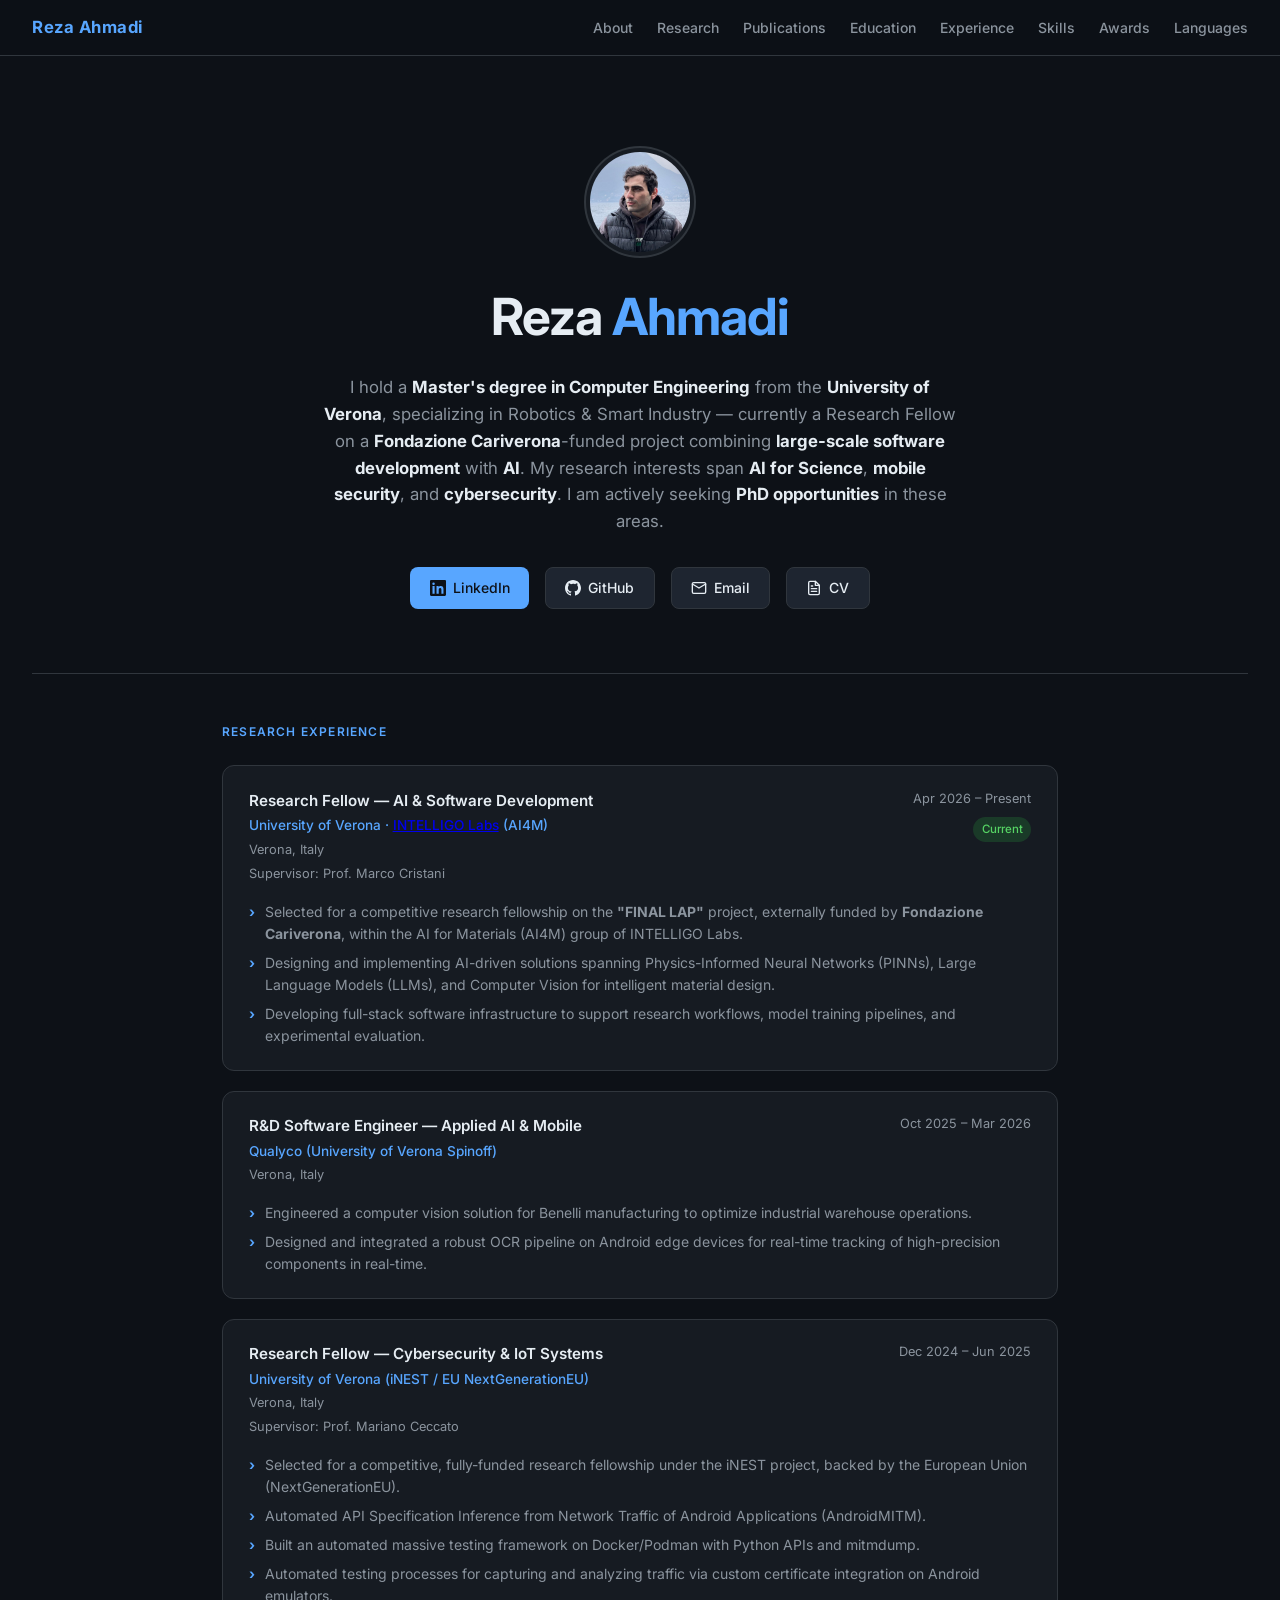
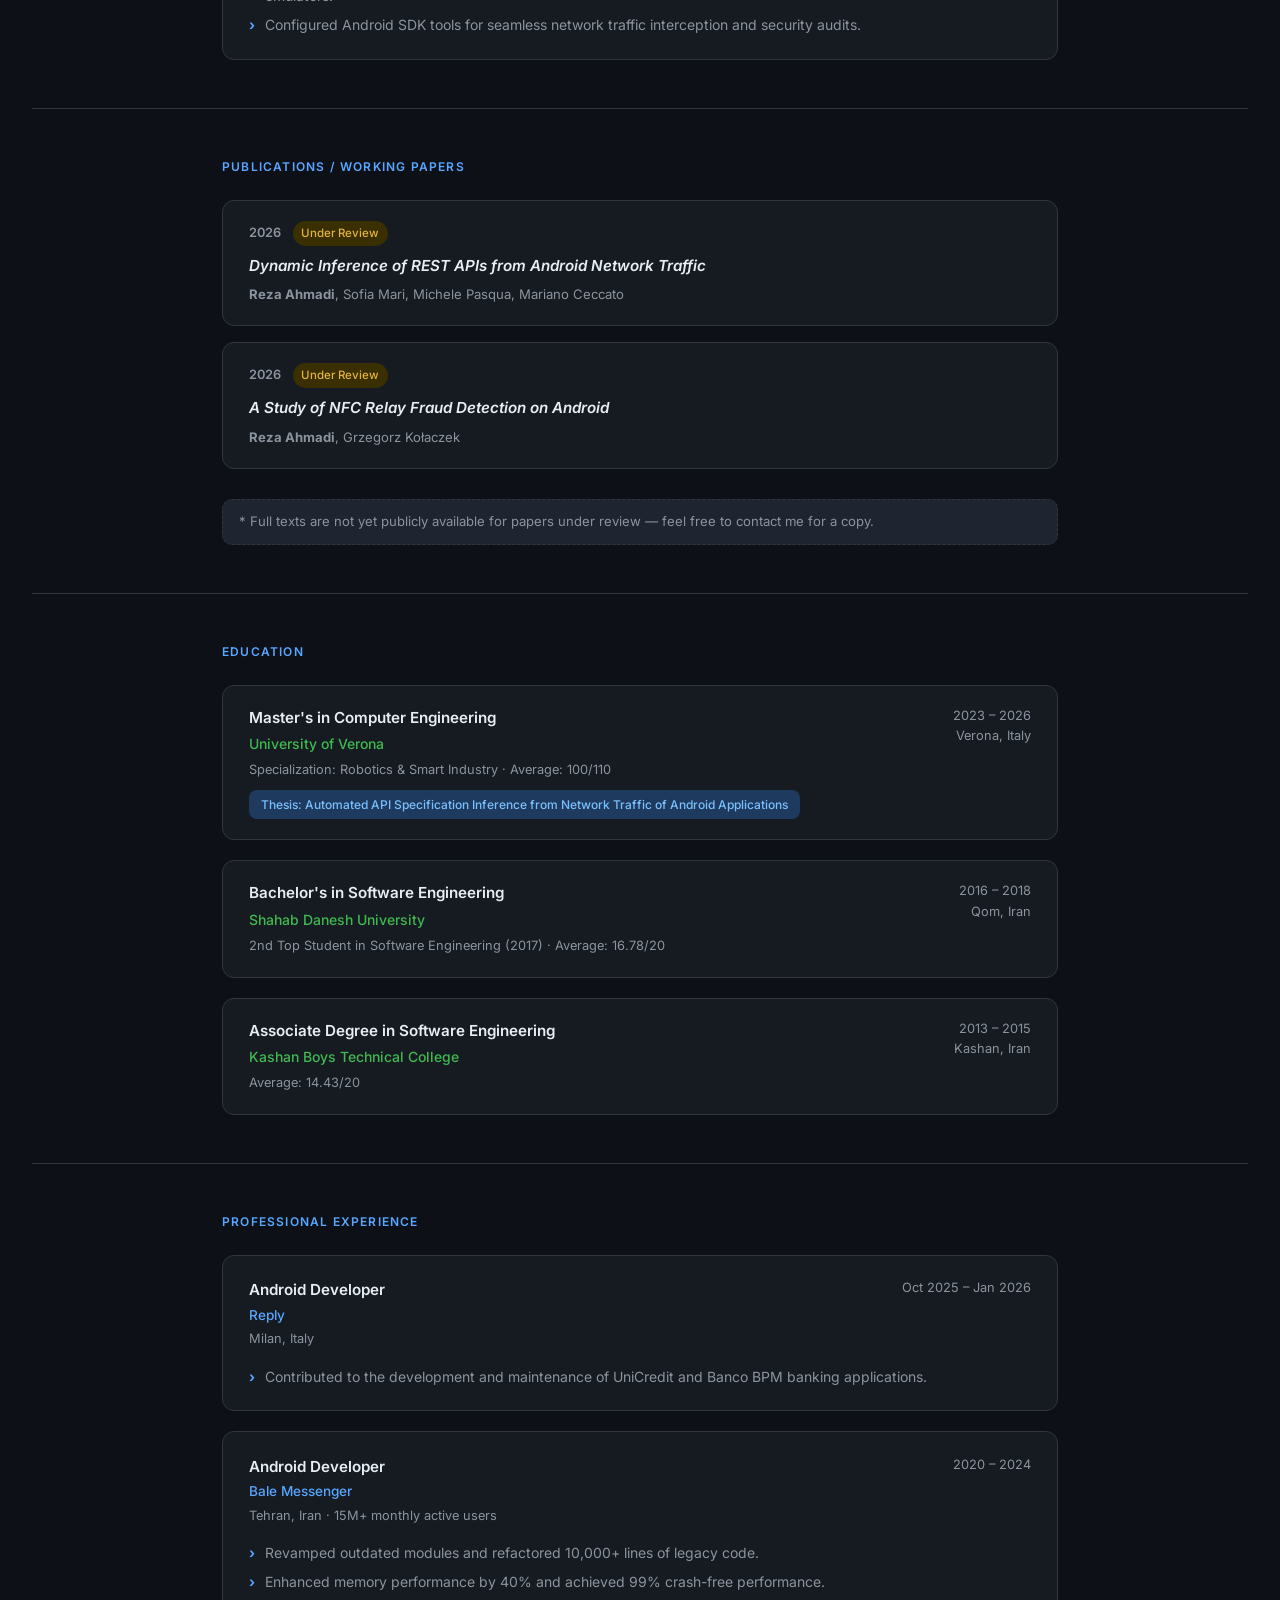
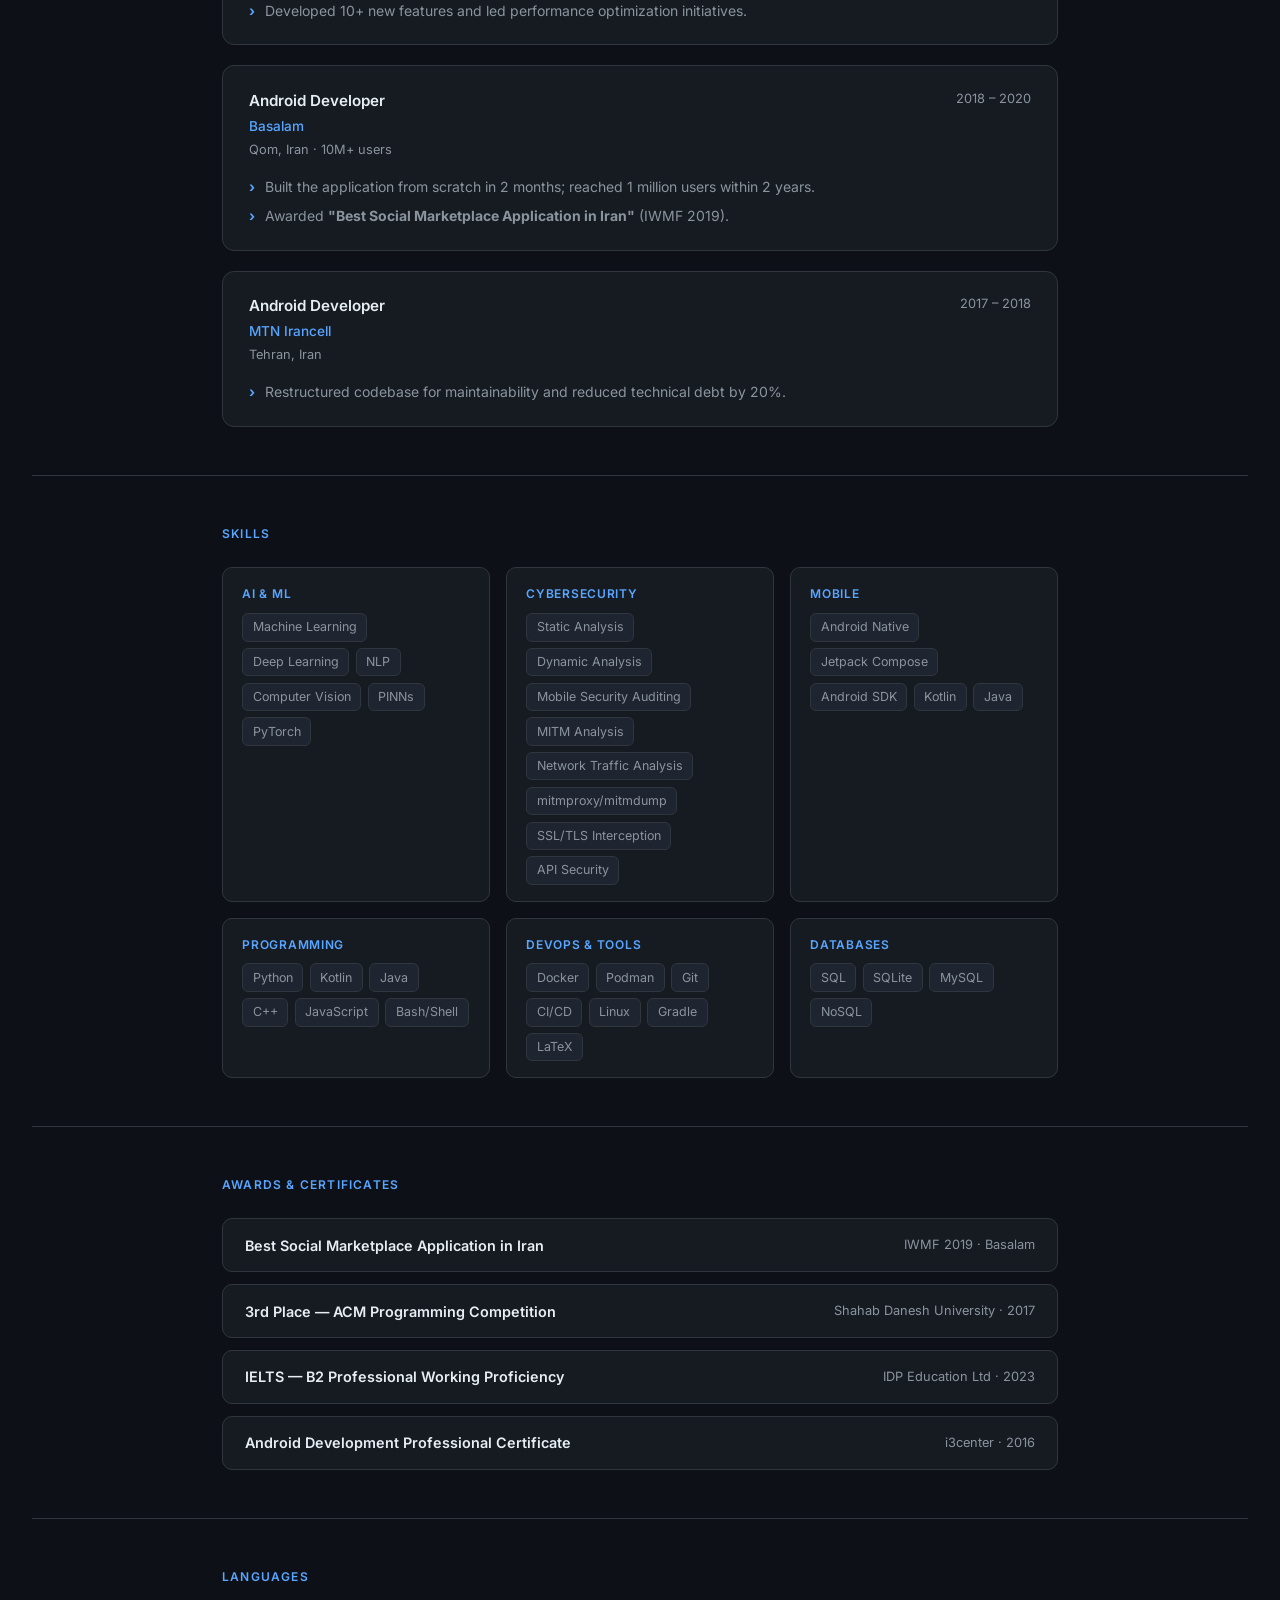
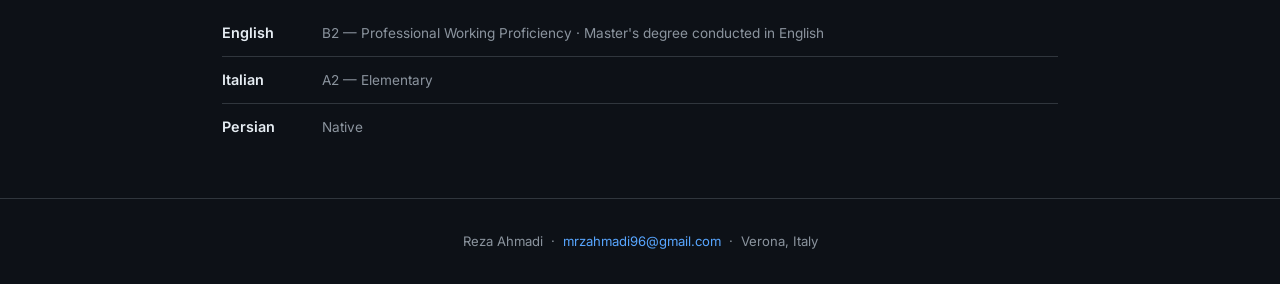
==== index.html @ 68ade7be "Update metadata for google scholar" ====
<!DOCTYPE html>
<html lang="en">
<head>
  <meta charset="UTF-8" />
  <meta name="viewport" content="width=device-width, initial-scale=1.0" />
  <title>Reza Ahmadi – Research Profile</title>

  <meta name="description" content="Reza Ahmadi — AI researcher and Android developer. Master's graduate of University of Verona, Research Fellow working on Physics-Informed Neural Networks. Seeking PhD opportunities." />

  <meta property="og:type" content="website" />
  <meta property="og:url" content="https://mrzahmadi.github.io" />
  <meta property="og:title" content="Reza Ahmadi – Research Profile" />
  <meta property="og:description" content="AI researcher and Android developer. Master's graduate of University of Verona, working on Physics-Informed Neural Networks and mobile security. Seeking PhD opportunities." />
  <meta property="og:image" content="https://mrzahmadi.github.io/res/image/avatar.jpg" />

  <meta name="twitter:card" content="summary" />
  <meta name="twitter:title" content="Reza Ahmadi – Research Profile" />
  <meta name="twitter:description" content="AI researcher and Android developer. Master's graduate of University of Verona. Seeking PhD opportunities." />
  <meta name="twitter:image" content="https://mrzahmadi.github.io/res/image/avatar.jpg" />

  <meta name="citation_title" content="Automated API Specification Inference from Network Traffic of Android Applications">
  <meta name="citation_author" content="S. M. Reza Ahmadi">
  <meta name="citation_publication_date" content="2026/07/20">
  <meta name="citation_pdf_url" content="https://mrzahmadi.github.io/res/thesis_AASI.pdf">

  <link rel="preconnect" href="https://fonts.googleapis.com" />
  <link rel="preconnect" href="https://fonts.gstatic.com" crossorigin />
  <link href="https://fonts.googleapis.com/css2?family=Inter:wght@300;400;500;600;700&display=swap" rel="stylesheet" />
  <link rel="stylesheet" href="style.css" />

  <script async src="https://www.googletagmanager.com/gtag/js?id=G-HFT57KHT1J"></script>
  <script>
    window.dataLayer = window.dataLayer || [];
    function gtag(){dataLayer.push(arguments);}
    gtag('js', new Date());
    gtag('config', 'G-HFT57KHT1J');
  </script>
</head>
<body>

  <nav>
    <span class="logo">Reza Ahmadi</span>
    <ul>
      <li><a href="#about">About</a></li>
      <li><a href="#research">Research</a></li>
      <li><a href="#publications">Publications</a></li>
      <li><a href="#education">Education</a></li>
      <li><a href="#experience">Experience</a></li>
      <li><a href="#skills">Skills</a></li>
      <li><a href="#awards">Awards</a></li>
      <li><a href="#languages">Languages</a></li>
    </ul>
  </nav>

  <div class="hero" id="about">
    <div class="avatar"><img src="res/image/avatar.jpg" alt="Reza Ahmadi" /></div>
    <h1>Reza <span>Ahmadi</span></h1>
    <p class="tagline">
      I hold a <strong>Master's degree in Computer Engineering</strong> from the
      <strong>University of Verona</strong>, specializing in Robotics &amp; Smart Industry —
      currently a Research Fellow on a <strong>Fondazione Cariverona</strong>-funded project
      combining <strong>large-scale software development</strong> with <strong>AI</strong>.
      My research interests span <strong>AI for Science</strong>, <strong>mobile security</strong>,
      and <strong>cybersecurity</strong>. I am actively seeking <strong>PhD opportunities</strong>
      in these areas.
    </p>
    <div class="hero-links">
      <a class="btn btn-primary" href="https://www.linkedin.com/in/mrzahmadi/" target="_blank" rel="noopener">
        <svg viewBox="0 0 24 24" fill="currentColor"><path d="M20.447 20.452H17.1v-5.569c0-1.328-.027-3.037-1.852-3.037-1.853 0-2.136 1.445-2.136 2.939v5.667H9.765V9.004h3.209v1.562h.046c.447-.847 1.539-1.74 3.168-1.74 3.39 0 4.017 2.232 4.017 5.135v6.491zM5.337 7.433a1.862 1.862 0 1 1 0-3.724 1.862 1.862 0 0 1 0 3.724zM6.926 20.452H3.749V9.004h3.177v11.448zM22.225 0H1.771C.792 0 0 .774 0 1.729v20.542C0 23.227.792 24 1.771 24h20.451C23.2 24 24 23.227 24 22.271V1.729C24 .774 23.2 0 22.225 0z"/></svg>
        LinkedIn
      </a>
      <a class="btn btn-secondary" href="https://github.com/MrzAhmadi" target="_blank" rel="noopener">
        <svg viewBox="0 0 24 24" fill="currentColor"><path d="M12 0C5.374 0 0 5.373 0 12c0 5.302 3.438 9.8 8.207 11.387.599.111.793-.261.793-.577v-2.234c-3.338.726-4.033-1.416-4.033-1.416-.546-1.387-1.333-1.756-1.333-1.756-1.089-.745.083-.729.083-.729 1.205.084 1.839 1.237 1.839 1.237 1.07 1.834 2.807 1.304 3.492.997.107-.775.418-1.305.762-1.604-2.665-.305-5.467-1.334-5.467-5.931 0-1.311.469-2.381 1.236-3.221-.124-.303-.535-1.524.117-3.176 0 0 1.008-.322 3.301 1.23A11.509 11.509 0 0 1 12 5.803c1.02.005 2.047.138 3.006.404 2.291-1.552 3.297-1.23 3.297-1.23.653 1.653.242 2.874.118 3.176.77.84 1.235 1.911 1.235 3.221 0 4.609-2.807 5.624-5.479 5.921.43.372.823 1.102.823 2.222v3.293c0 .319.192.694.801.576C20.566 21.797 24 17.3 24 12c0-6.627-5.373-12-12-12z"/></svg>
        GitHub
      </a>
      <a class="btn btn-secondary" href="mailto:mrzahmadi96@gmail.com">
        <svg viewBox="0 0 24 24" fill="none" stroke="currentColor" stroke-width="2" stroke-linecap="round" stroke-linejoin="round"><path d="M4 4h16c1.1 0 2 .9 2 2v12c0 1.1-.9 2-2 2H4c-1.1 0-2-.9-2-2V6c0-1.1.9-2 2-2z"/><polyline points="22,6 12,12 2,6"/></svg>
        Email
      </a>
      <a class="btn btn-secondary" href="res/cv.pdf?v=20260823" target="_blank" rel="noopener">
        <svg viewBox="0 0 24 24" fill="none" stroke="currentColor" stroke-width="2" stroke-linecap="round" stroke-linejoin="round"><path d="M14 2H6a2 2 0 0 0-2 2v16a2 2 0 0 0 2 2h12a2 2 0 0 0 2-2V8z"/><polyline points="14,2 14,8 20,8"/><line x1="16" y1="13" x2="8" y2="13"/><line x1="16" y1="17" x2="8" y2="17"/><polyline points="10,9 9,9 8,9"/></svg>
        CV
      </a>
    </div>
  </div>

  <hr class="divider" />

  <section id="research">
    <p class="section-title">Research Experience</p>
    <div class="timeline">

      <div class="card">
        <div class="card-left">
          <div class="card-title">Research Fellow — AI &amp; Software Development</div>
          <div class="card-org">University of Verona · <a href="https://intelligolabs.net/" target="_blank" rel="noopener noreferrer">INTELLIGO Labs</a> (AI4M)</div>
          <div class="card-location">Verona, Italy</div>
          <div class="card-supervisor">Supervisor: <a href="https://www.dimi.univr.it/?ent=persona&id=218&lang=en" target="_blank" rel="noopener noreferrer">Prof. Marco Cristani</a></div>
        </div>
        <div class="card-right">
          <div class="card-date">Apr 2026 – Present</div>
          <span class="badge badge-green">Current</span>
        </div>
        <div class="card-desc">
          <ul>
            <li>Selected for a competitive research fellowship on the <strong>"FINAL LAP"</strong> project, externally funded by <strong>Fondazione Cariverona</strong>, within the AI for Materials (AI4M) group of INTELLIGO Labs.</li>
            <li>Designing and implementing AI-driven solutions spanning Physics-Informed Neural Networks (PINNs), Large Language Models (LLMs), and Computer Vision for intelligent material design.</li>
            <li>Developing full-stack software infrastructure to support research workflows, model training pipelines, and experimental evaluation.</li>
          </ul>
        </div>
      </div>


      <div class="card">
        <div class="card-left">
          <div class="card-title">R&amp;D Software Engineer — Applied AI &amp; Mobile</div>
          <div class="card-org">Qualyco (University of Verona Spinoff)</div>
          <div class="card-location">Verona, Italy</div>
        </div>
        <div class="card-right">
          <div class="card-date">Oct 2025 – Mar 2026</div>
        </div>
        <div class="card-desc">
          <ul>
            <li>Engineered a computer vision solution for Benelli manufacturing to optimize industrial warehouse operations.</li>
            <li>Designed and integrated a robust OCR pipeline on Android edge devices for real-time tracking of high-precision components in real-time.</li>
          </ul>
        </div>
      </div>

      <div class="card">
        <div class="card-left">
          <div class="card-title">Research Fellow — Cybersecurity &amp; IoT Systems</div>
          <div class="card-org">University of Verona (iNEST / EU NextGenerationEU)</div>
          <div class="card-location">Verona, Italy</div>
          <div class="card-supervisor">Supervisor: <a href="https://profs.scienze.univr.it/~ceccato/index.php?id=4" target="_blank" rel="noopener noreferrer">Prof. Mariano Ceccato</a></div>
        </div>
        <div class="card-right">
          <div class="card-date">Dec 2024 – Jun 2025</div>
        </div>
        <div class="card-desc">
          <ul>
            <li>Selected for a competitive, fully-funded research fellowship under the iNEST project, backed by the European Union (NextGenerationEU).</li>
            <li>Automated API Specification Inference from Network Traffic of Android Applications (AndroidMITM).</li>
            <li>Built an automated massive testing framework on Docker/Podman with Python APIs and mitmdump.</li>
            <li>Automated testing processes for capturing and analyzing traffic via custom certificate integration on Android emulators.</li>
            <li>Configured Android SDK tools for seamless network traffic interception and security audits.</li>
          </ul>
        </div>
      </div>

    </div>
  </section>

  <hr class="divider" />

  <section id="publications">
    <p class="section-title">Publications / Working Papers</p>
    <div class="pub-list">

      <div class="pub-card">
        <div class="pub-meta">
          <span class="pub-year">2026</span>
          <span class="badge badge-yellow">Under Review</span>
        </div>
        <div class="pub-title">Dynamic Inference of REST APIs from Android Network Traffic</div>
        <div class="pub-authors"><strong>Reza Ahmadi</strong>, Sofia Mari, Michele Pasqua, Mariano Ceccato</div>
      </div>

      <div class="pub-card">
        <div class="pub-meta">
          <span class="pub-year">2026</span>
          <span class="badge badge-yellow">Under Review</span>
        </div>
        <div class="pub-title">A Study of NFC Relay Fraud Detection on Android</div>
        <div class="pub-authors"><strong>Reza Ahmadi</strong>, Grzegorz Kołaczek</div>
      </div>

      <div class="pub-tip">* Full texts are not yet publicly available for papers under review — feel free to contact me for a copy.</div>

    </div>
  </section>

  <hr class="divider" />

  <section id="education">
    <p class="section-title">Education</p>
    <div class="edu-grid">

      <div class="edu-card">
        <div>
          <div class="edu-degree">Master's in Computer Engineering</div>
          <div class="edu-school">University of Verona</div>
          <div class="edu-detail">Specialization: Robotics &amp; Smart Industry · Average: 100/110</div>
          <a class="edu-link" href="res/thesis_AASI.pdf" target="_blank" rel="noopener">Thesis: Automated API Specification Inference from Network Traffic of Android Applications</a>
        </div>
        <div class="edu-year">2023 – 2026<br/>Verona, Italy</div>
      </div>

      <div class="edu-card">
        <div>
          <div class="edu-degree">Bachelor's in Software Engineering</div>
          <div class="edu-school">Shahab Danesh University</div>
          <div class="edu-detail">2nd Top Student in Software Engineering (2017) · Average: 16.78/20</div>
        </div>
        <div class="edu-year">2016 – 2018<br/>Qom, Iran</div>
      </div>

      <div class="edu-card">
        <div>
          <div class="edu-degree">Associate Degree in Software Engineering</div>
          <div class="edu-school">Kashan Boys Technical College</div>
          <div class="edu-detail">Average: 14.43/20</div>
        </div>
        <div class="edu-year">2013 – 2015<br/>Kashan, Iran</div>
      </div>

    </div>
  </section>

  <hr class="divider" />

  <section id="experience">
    <p class="section-title">Professional Experience</p>
    <div class="timeline">

      <div class="card">
        <div class="card-left">
          <div class="card-title">Android Developer</div>
          <div class="card-org">Reply</div>
          <div class="card-location">Milan, Italy</div>
        </div>
        <div class="card-right">
          <div class="card-date">Oct 2025 – Jan 2026</div>
        </div>
        <div class="card-desc">
          <ul>
            <li>Contributed to the development and maintenance of UniCredit and Banco BPM banking applications.</li>
          </ul>
        </div>
      </div>

      <div class="card">
        <div class="card-left">
          <div class="card-title">Android Developer</div>
          <div class="card-org">Bale Messenger</div>
          <div class="card-location">Tehran, Iran · 15M+ monthly active users</div>
        </div>
        <div class="card-right">
          <div class="card-date">2020 – 2024</div>
        </div>
        <div class="card-desc">
          <ul>
            <li>Revamped outdated modules and refactored 10,000+ lines of legacy code.</li>
            <li>Enhanced memory performance by 40% and achieved 99% crash-free performance.</li>
            <li>Developed 10+ new features and led performance optimization initiatives.</li>
          </ul>
        </div>
      </div>

      <div class="card">
        <div class="card-left">
          <div class="card-title">Android Developer</div>
          <div class="card-org">Basalam</div>
          <div class="card-location">Qom, Iran · 10M+ users</div>
        </div>
        <div class="card-right">
          <div class="card-date">2018 – 2020</div>
        </div>
        <div class="card-desc">
          <ul>
            <li>Built the application from scratch in 2 months; reached 1 million users within 2 years.</li>
            <li>Awarded <strong>"Best Social Marketplace Application in Iran"</strong> (IWMF 2019).</li>
          </ul>
        </div>
      </div>

      <div class="card">
        <div class="card-left">
          <div class="card-title">Android Developer</div>
          <div class="card-org">MTN Irancell</div>
          <div class="card-location">Tehran, Iran</div>
        </div>
        <div class="card-right">
          <div class="card-date">2017 – 2018</div>
        </div>
        <div class="card-desc">
          <ul>
            <li>Restructured codebase for maintainability and reduced technical debt by 20%.</li>
          </ul>
        </div>
      </div>

    </div>
  </section>

  <hr class="divider" />

  <section id="skills">
    <p class="section-title">Skills</p>
    <div class="skills-grid">
      <div class="skill-card">
        <div class="skill-label">AI &amp; ML</div>
        <div class="skill-tags">
          <span class="skill-tag">Machine Learning</span>
          <span class="skill-tag">Deep Learning</span>
          <span class="skill-tag">NLP</span>
          <span class="skill-tag">Computer Vision</span>
          <span class="skill-tag">PINNs</span>
          <span class="skill-tag">PyTorch</span>
        </div>
      </div>
      <div class="skill-card">
        <div class="skill-label">Cybersecurity</div>
        <div class="skill-tags">
          <span class="skill-tag">Static Analysis</span>
          <span class="skill-tag">Dynamic Analysis</span>
          <span class="skill-tag">Mobile Security Auditing</span>
          <span class="skill-tag">MITM Analysis</span>
          <span class="skill-tag">Network Traffic Analysis</span>
          <span class="skill-tag">mitmproxy/mitmdump</span>
          <span class="skill-tag">SSL/TLS Interception</span>
          <span class="skill-tag">API Security</span>
        </div>
      </div>
      <div class="skill-card">
        <div class="skill-label">Mobile</div>
        <div class="skill-tags">
          <span class="skill-tag">Android Native</span>
          <span class="skill-tag">Jetpack Compose</span>
          <span class="skill-tag">Android SDK</span>
          <span class="skill-tag">Kotlin</span>
          <span class="skill-tag">Java</span>
        </div>
      </div>
      <div class="skill-card">
        <div class="skill-label">Programming</div>
        <div class="skill-tags">
          <span class="skill-tag">Python</span>
          <span class="skill-tag">Kotlin</span>
          <span class="skill-tag">Java</span>
          <span class="skill-tag">C++</span>
          <span class="skill-tag">JavaScript</span>
          <span class="skill-tag">Bash/Shell</span>
        </div>
      </div>
      <div class="skill-card">
        <div class="skill-label">DevOps &amp; Tools</div>
        <div class="skill-tags">
          <span class="skill-tag">Docker</span>
          <span class="skill-tag">Podman</span>
          <span class="skill-tag">Git</span>
          <span class="skill-tag">CI/CD</span>
          <span class="skill-tag">Linux</span>
          <span class="skill-tag">Gradle</span>
          <span class="skill-tag">LaTeX</span>
        </div>
      </div>
      <div class="skill-card">
        <div class="skill-label">Databases</div>
        <div class="skill-tags">
          <span class="skill-tag">SQL</span>
          <span class="skill-tag">SQLite</span>
          <span class="skill-tag">MySQL</span>
          <span class="skill-tag">NoSQL</span>
        </div>
      </div>
    </div>
  </section>

  <hr class="divider" />

  <section id="awards">
    <p class="section-title">Awards &amp; Certificates</p>
    <div class="awards-list">
      <div class="award-item">
        <div class="award-title">Best Social Marketplace Application in Iran</div>
        <div class="award-meta">IWMF 2019 · Basalam</div>
      </div>
      <div class="award-item">
        <div class="award-title">3rd Place — ACM Programming Competition</div>
        <div class="award-meta">Shahab Danesh University · 2017</div>
      </div>
      <div class="award-item">
        <div class="award-title">IELTS — B2 Professional Working Proficiency</div>
        <div class="award-meta">IDP Education Ltd · 2023</div>
      </div>
      <div class="award-item">
        <div class="award-title">Android Development Professional Certificate</div>
        <div class="award-meta">i3center · 2016</div>
      </div>
    </div>
  </section>

  <hr class="divider" />

  <section id="languages">
    <p class="section-title">Languages</p>
    <div class="lang-grid">
      <div class="lang-item">
        <span class="lang-name">English</span>
        <span class="lang-level">B2 — Professional Working Proficiency · Master's degree conducted in English</span>
      </div>
      <div class="lang-item">
        <span class="lang-name">Italian</span>
        <span class="lang-level">A2 — Elementary</span>
      </div>
      <div class="lang-item">
        <span class="lang-name">Persian</span>
        <span class="lang-level">Native</span>
      </div>
    </div>
  </section>

  <footer>
    <p>Reza Ahmadi &nbsp;·&nbsp; <a href="mailto:mrzahmadi96@gmail.com">mrzahmadi96@gmail.com</a> &nbsp;·&nbsp; Verona, Italy</p>
  </footer>

  <script>
    document.addEventListener('click', function(e) {
      var el = e.target.closest('a, button');
      if (!el) return;
      gtag('event', 'click', {
        element_type: el.tagName.toLowerCase(),
        element_text: el.innerText.trim(),
        element_href: el.href || '',
        element_id: el.id || '',
        element_class: el.className || ''
      });
    });
  </script>

</body>
</html>
---- style.css ----
*, *::before, *::after { box-sizing: border-box; margin: 0; padding: 0; }

:root {
  --bg: #0d1117;
  --surface: #161b22;
  --surface2: #1e2530;
  --border: #30363d;
  --accent: #58a6ff;
  --accent2: #3fb950;
  --text: #e6edf3;
  --muted: #8b949e;
  --tag-bg: #1f3a5f;
  --tag-text: #79c0ff;
}

html { scroll-behavior: smooth; }

body {
  font-family: 'Inter', sans-serif;
  background: var(--bg);
  color: var(--text);
  line-height: 1.6;
  min-height: 100vh;
}

nav {
  position: sticky;
  top: 0;
  z-index: 100;
  background: rgba(13,17,23,0.85);
  backdrop-filter: blur(12px);
  border-bottom: 1px solid var(--border);
  padding: 0 2rem;
  display: flex;
  align-items: center;
  justify-content: space-between;
  height: 56px;
}

nav .logo { font-weight: 700; color: var(--accent); font-size: 1.05rem; letter-spacing: 0.03em; }
nav ul { list-style: none; display: flex; gap: 1.5rem; }
nav ul a {
  color: var(--muted);
  text-decoration: none;
  font-size: 0.875rem;
  font-weight: 500;
  transition: color 0.2s;
}
nav ul a:hover { color: var(--text); }

.hero {
  max-width: 900px;
  margin: 0 auto;
  padding: 6rem 2rem 4rem;
  text-align: center;
}

.avatar {
  width: 100px;
  height: 100px;
  border-radius: 50%;
  overflow: hidden;
  margin: 0 auto 1.5rem;
  box-shadow: 0 0 0 4px var(--surface), 0 0 0 6px var(--border);
}

.avatar img {
  width: 100%;
  height: 100%;
  object-fit: cover;
  display: block;
}

.hero h1 {
  font-size: clamp(2rem, 5vw, 3.2rem);
  font-weight: 700;
  letter-spacing: -0.02em;
  color: var(--text);
}

.hero h1 span { color: var(--accent); }

.tagline {
  margin-top: 1rem;
  font-size: 1.05rem;
  color: var(--muted);
  max-width: 640px;
  margin-left: auto;
  margin-right: auto;
}

.tagline strong { color: var(--text); }

.hero-links {
  margin-top: 2rem;
  display: flex;
  gap: 1rem;
  justify-content: center;
  flex-wrap: wrap;
}

.btn {
  display: inline-flex;
  align-items: center;
  gap: 0.45rem;
  padding: 0.55rem 1.2rem;
  border-radius: 8px;
  font-size: 0.875rem;
  font-weight: 500;
  text-decoration: none;
  transition: opacity 0.2s, transform 0.15s;
}

.btn:hover { opacity: 0.85; transform: translateY(-1px); }
.btn-primary { background: var(--accent); color: #0d1117; }
.btn-secondary { background: var(--surface2); color: var(--text); border: 1px solid var(--border); }
.btn svg { width: 16px; height: 16px; }

section {
  max-width: 900px;
  margin: 0 auto;
  padding: 3rem 2rem;
}

.section-title {
  font-size: 0.75rem;
  font-weight: 600;
  letter-spacing: 0.1em;
  text-transform: uppercase;
  color: var(--accent);
  margin-bottom: 1.5rem;
}

hr.divider {
  border: none;
  border-top: 1px solid var(--border);
  margin: 0 2rem;
}

.timeline { display: flex; flex-direction: column; gap: 1.25rem; }

.card {
  background: var(--surface);
  border: 1px solid var(--border);
  border-radius: 12px;
  padding: 1.4rem 1.6rem;
  display: grid;
  grid-template-columns: 1fr auto;
  gap: 0.25rem 1rem;
  transition: border-color 0.2s, transform 0.15s;
}

.card:hover { border-color: var(--accent); transform: translateY(-2px); }
.card-left { grid-column: 1; }
.card-right { grid-column: 2; text-align: right; }

.card-title {
  font-weight: 600;
  font-size: 0.95rem;
  color: var(--text);
}

.card-org {
  font-size: 0.85rem;
  color: var(--accent);
  font-weight: 500;
  margin-top: 0.15rem;
}

.card-location {
  font-size: 0.8rem;
  color: var(--muted);
  margin-top: 0.15rem;
}

.card-date {
  font-size: 0.8rem;
  color: var(--muted);
  white-space: nowrap;
}

.card-supervisor {
  font-size: 0.8rem;
  color: var(--muted);
  margin-top: 0.25rem;
}

.card-supervisor a {
  color: var(--muted);
  text-decoration: none;
}

.card-supervisor a:hover {
  color: var(--accent);
  text-decoration: underline;
}

.card-desc {
  grid-column: 1 / -1;
  margin-top: 0.75rem;
}

.card-desc ul {
  list-style: none;
  display: flex;
  flex-direction: column;
  gap: 0.4rem;
}

.card-desc ul li {
  font-size: 0.875rem;
  color: var(--muted);
  padding-left: 1rem;
  position: relative;
}

.card-desc ul li::before {
  content: '›';
  position: absolute;
  left: 0;
  color: var(--accent);
  font-weight: 700;
}

.badge {
  display: inline-block;
  background: var(--tag-bg);
  color: var(--tag-text);
  font-size: 0.72rem;
  font-weight: 500;
  padding: 0.2rem 0.55rem;
  border-radius: 20px;
  margin-top: 0.5rem;
}

.badge-green {
  background: #1a3a28;
  color: #56d364;
}

.badge-yellow {
  background: #3a2f00;
  color: #e3b341;
  margin-top: 0;
}

/* Publications */
.pub-list { display: flex; flex-direction: column; gap: 1rem; }

.pub-card {
  background: var(--surface);
  border: 1px solid var(--border);
  border-radius: 12px;
  padding: 1.25rem 1.6rem;
  transition: border-color 0.2s, transform 0.15s;
}

.pub-card:hover { border-color: var(--accent); transform: translateY(-2px); }

.pub-meta {
  display: flex;
  align-items: center;
  gap: 0.75rem;
  margin-bottom: 0.5rem;
}

.pub-year {
  font-size: 0.8rem;
  color: var(--muted);
  font-weight: 600;
}

.pub-title {
  font-size: 0.95rem;
  font-weight: 600;
  color: var(--text);
  font-style: italic;
  margin-bottom: 0.4rem;
}

.pub-authors {
  font-size: 0.82rem;
  color: var(--muted);
}

.pub-tip {
  margin-top: 0.9rem;
  padding: 0.7rem 1rem;
  background: var(--surface2);
  border: 1px dashed var(--border);
  border-radius: 10px;
  font-size: 0.82rem;
  color: var(--muted);
}

.pub-tip strong { color: var(--accent); }

/* Education */
.edu-grid { display: flex; flex-direction: column; gap: 1.25rem; }

.edu-card {
  background: var(--surface);
  border: 1px solid var(--border);
  border-radius: 12px;
  padding: 1.25rem 1.6rem;
  display: flex;
  justify-content: space-between;
  align-items: flex-start;
  gap: 1rem;
  transition: border-color 0.2s, transform 0.15s;
}

.edu-card:hover { border-color: var(--accent2); transform: translateY(-2px); }
.edu-degree { font-weight: 600; font-size: 0.95rem; color: var(--text); }
.edu-school { color: var(--accent2); font-size: 0.875rem; font-weight: 500; margin-top: 0.2rem; }
.edu-detail { color: var(--muted); font-size: 0.8rem; margin-top: 0.3rem; }
.edu-year { color: var(--muted); font-size: 0.8rem; white-space: nowrap; text-align: right; }

.edu-link {
  display: inline-flex;
  align-items: center;
  gap: 0.3rem;
  margin-top: 0.6rem;
  padding: 0.4rem 0.75rem;
  max-width: 100%;
  background: var(--tag-bg);
  color: var(--tag-text);
  font-size: 0.75rem;
  font-weight: 500;
  line-height: 1.35;
  border-radius: 8px;
  text-decoration: none;
  transition: opacity 0.2s, transform 0.15s;
}

.edu-link:hover { opacity: 0.85; transform: translateY(-1px); }

/* Skills */
.skills-grid {
  display: grid;
  grid-template-columns: repeat(auto-fill, minmax(220px, 1fr));
  gap: 1rem;
}

.skill-card {
  background: var(--surface);
  border: 1px solid var(--border);
  border-radius: 10px;
  padding: 1rem 1.2rem;
}

.skill-label {
  font-size: 0.75rem;
  font-weight: 600;
  letter-spacing: 0.06em;
  text-transform: uppercase;
  color: var(--accent);
  margin-bottom: 0.6rem;
}

.skill-tags { display: flex; flex-wrap: wrap; gap: 0.4rem; }

.skill-tag {
  background: var(--surface2);
  border: 1px solid var(--border);
  color: var(--muted);
  font-size: 0.78rem;
  padding: 0.2rem 0.6rem;
  border-radius: 6px;
}

/* Awards */
.awards-list { display: flex; flex-direction: column; gap: 0.75rem; }

.award-item {
  background: var(--surface);
  border: 1px solid var(--border);
  border-radius: 10px;
  padding: 0.9rem 1.4rem;
  display: flex;
  justify-content: space-between;
  align-items: center;
  gap: 1rem;
  transition: border-color 0.2s, transform 0.15s;
}

.award-item:hover { border-color: var(--accent2); transform: translateY(-2px); }

.award-title {
  font-size: 0.9rem;
  font-weight: 600;
  color: var(--text);
}

.award-meta {
  font-size: 0.8rem;
  color: var(--muted);
  white-space: nowrap;
}

/* Languages */
.lang-grid { display: flex; flex-direction: column; }

.lang-item {
  display: flex;
  align-items: baseline;
  gap: 1.25rem;
  padding: 0.7rem 0;
  border-bottom: 1px solid var(--border);
}

.lang-item:last-child { border-bottom: none; }

.lang-name {
  font-size: 0.9rem;
  font-weight: 600;
  color: var(--text);
  min-width: 80px;
}

.lang-level {
  font-size: 0.85rem;
  color: var(--muted);
}

footer {
  border-top: 1px solid var(--border);
  text-align: center;
  padding: 2rem;
  color: var(--muted);
  font-size: 0.82rem;
}

footer a { color: var(--accent); text-decoration: none; }

@media (max-width: 640px) {
  nav { padding: 0 1rem; }
  nav ul { gap: 1rem; }
  nav ul a { font-size: 0.75rem; }

  .hero { padding: 3rem 1.25rem 2.5rem; }
  .tagline { font-size: 0.95rem; }

  section { padding: 2rem 1.25rem; }
  hr.divider { margin: 0 1.25rem; }

  .card {
    grid-template-columns: 1fr;
    padding: 1.1rem 1.2rem;
  }
  .card-right { text-align: left; }

  .edu-card { flex-direction: column; }
  .edu-year { text-align: left; }

  .award-item { flex-direction: column; align-items: flex-start; }
  .award-meta { white-space: normal; }

  .skills-grid { grid-template-columns: 1fr 1fr; }
}

@media (max-width: 400px) {
  nav ul { display: none; }
  .skills-grid { grid-template-columns: 1fr; }
  .hero-links { flex-direction: column; align-items: center; }
  .btn { width: 100%; justify-content: center; }
}
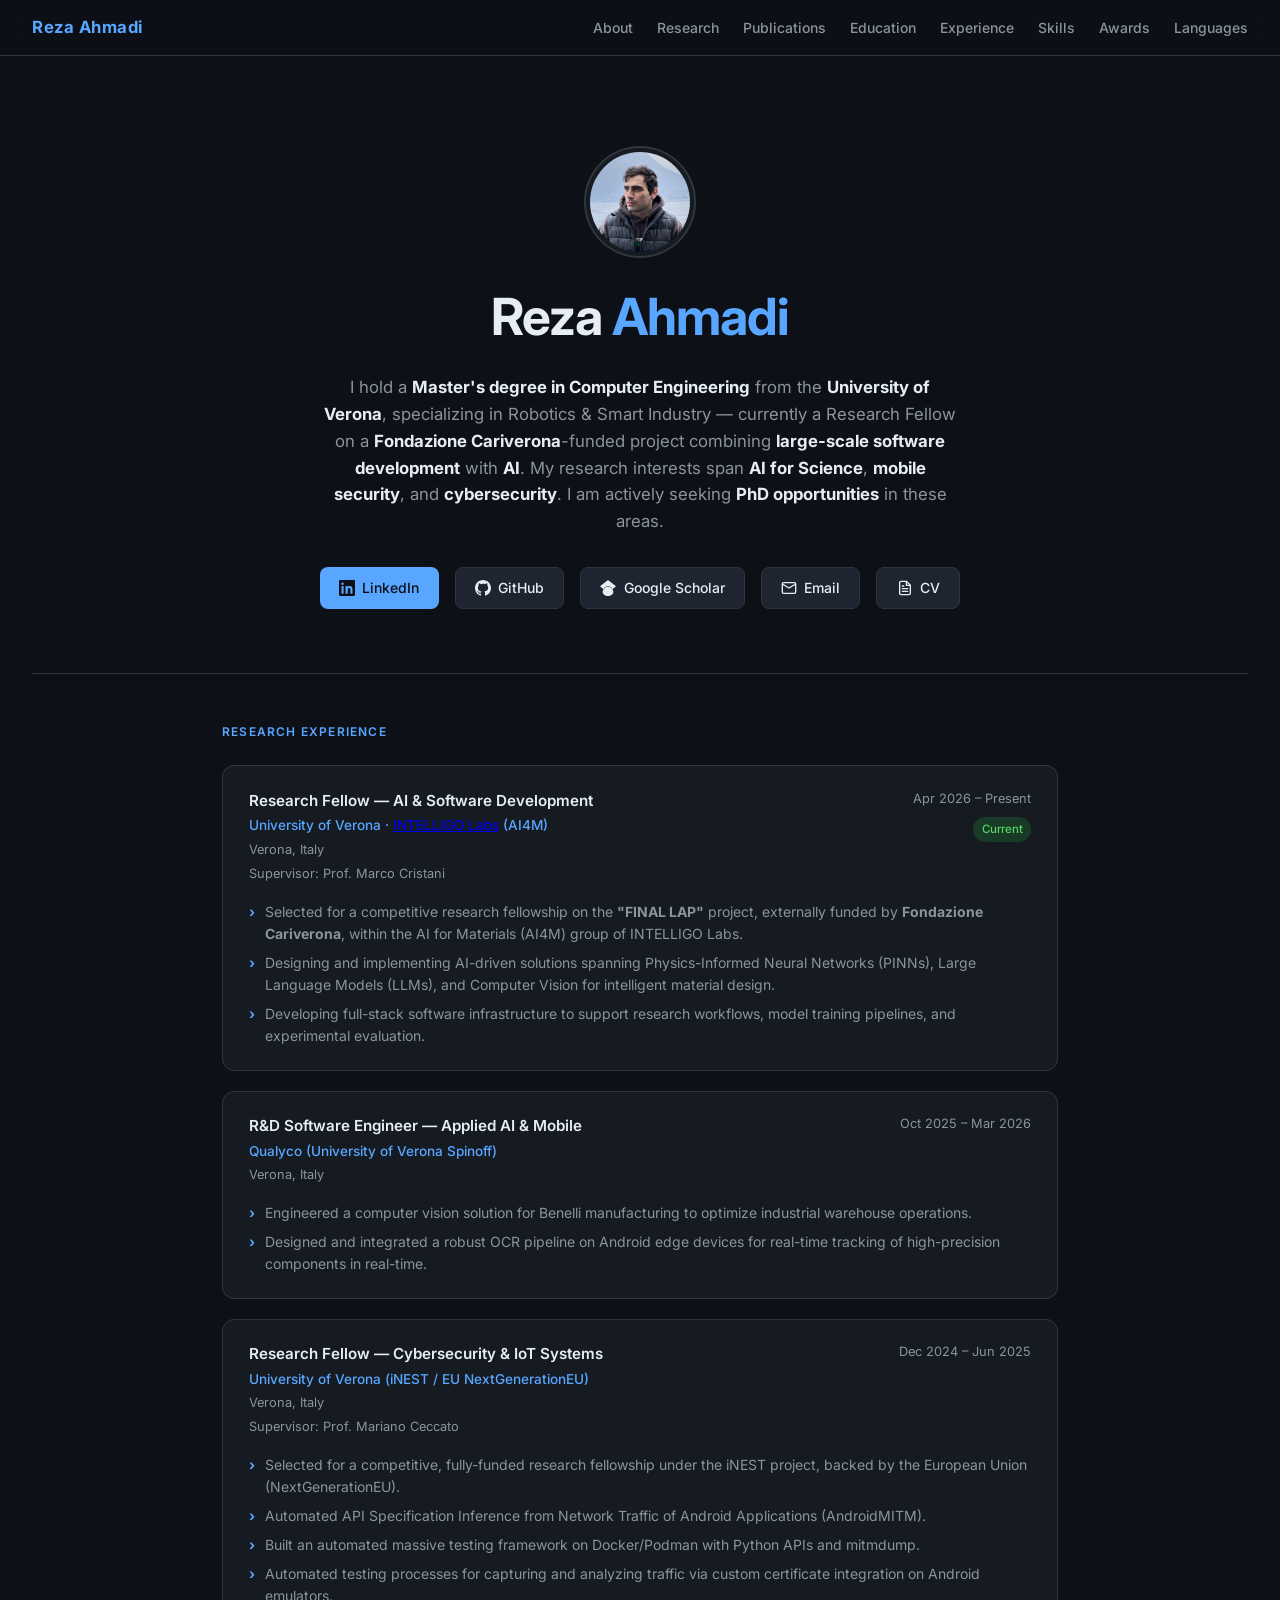
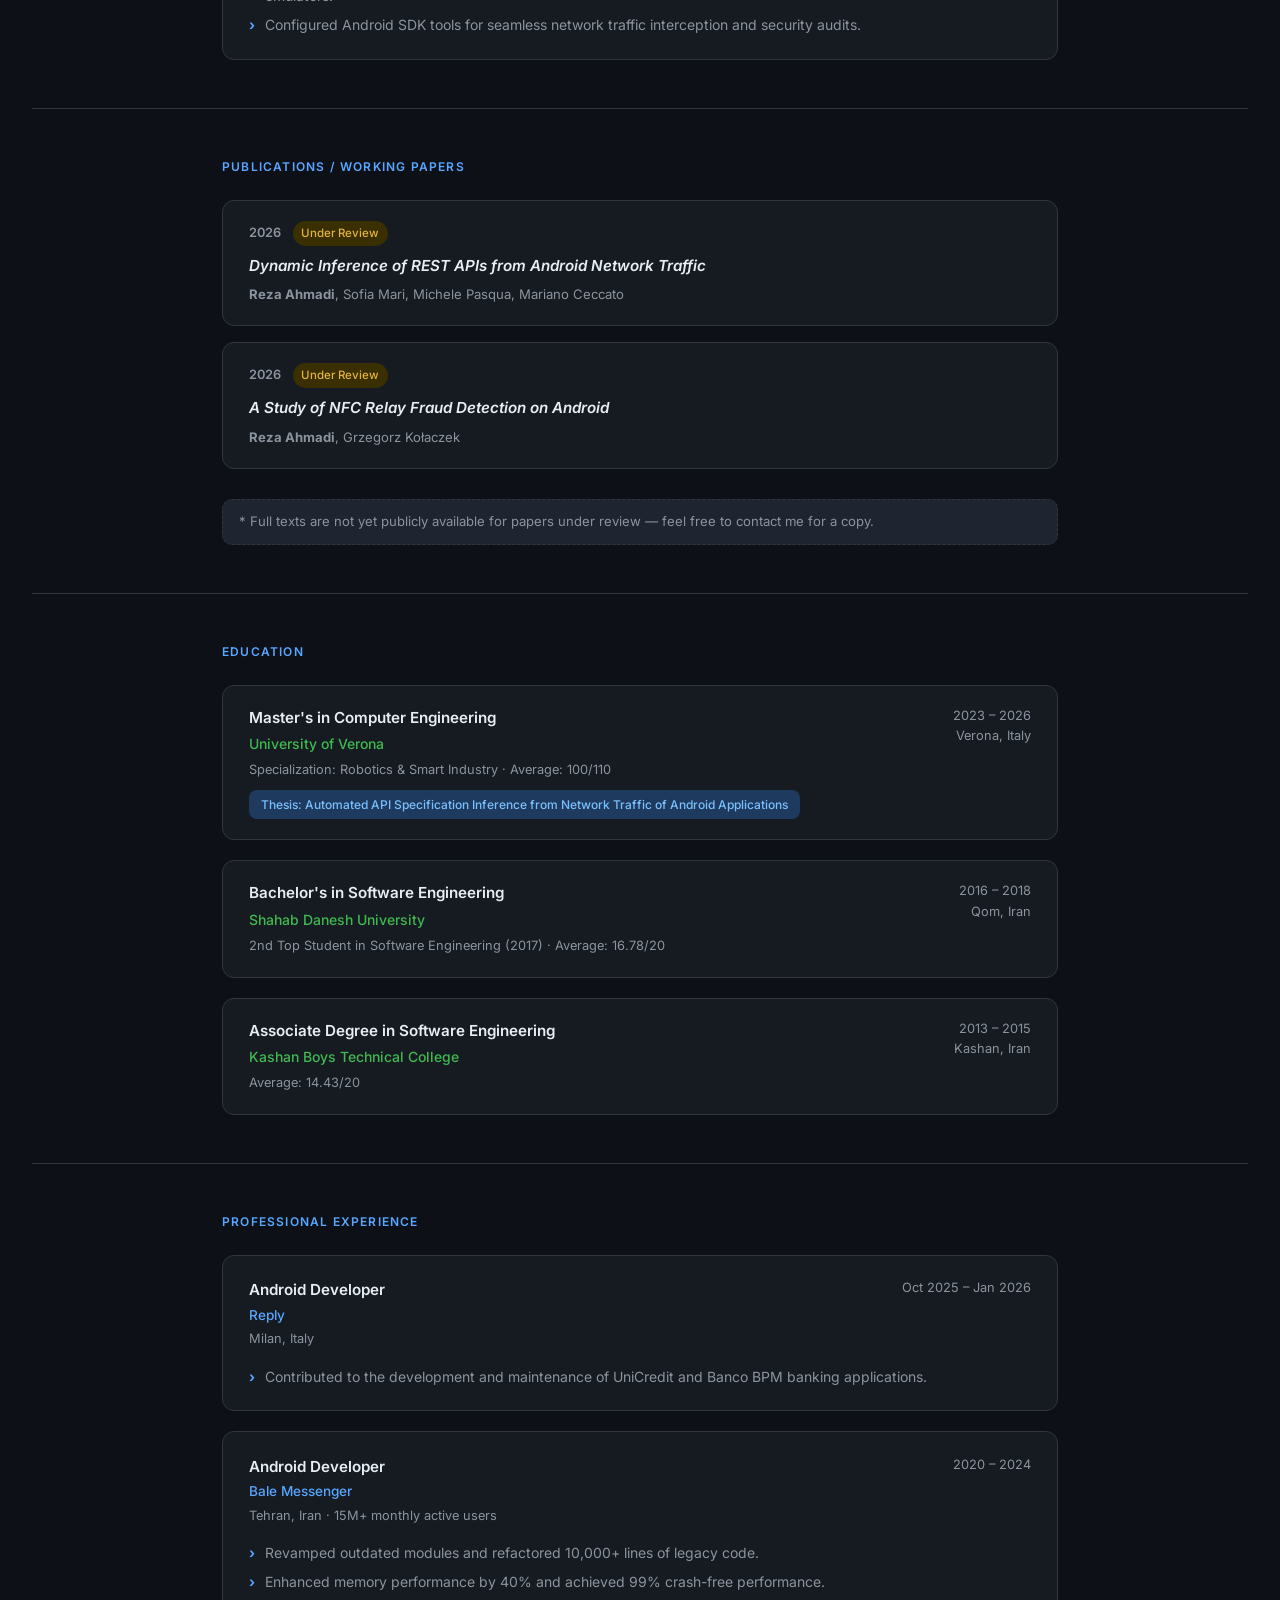
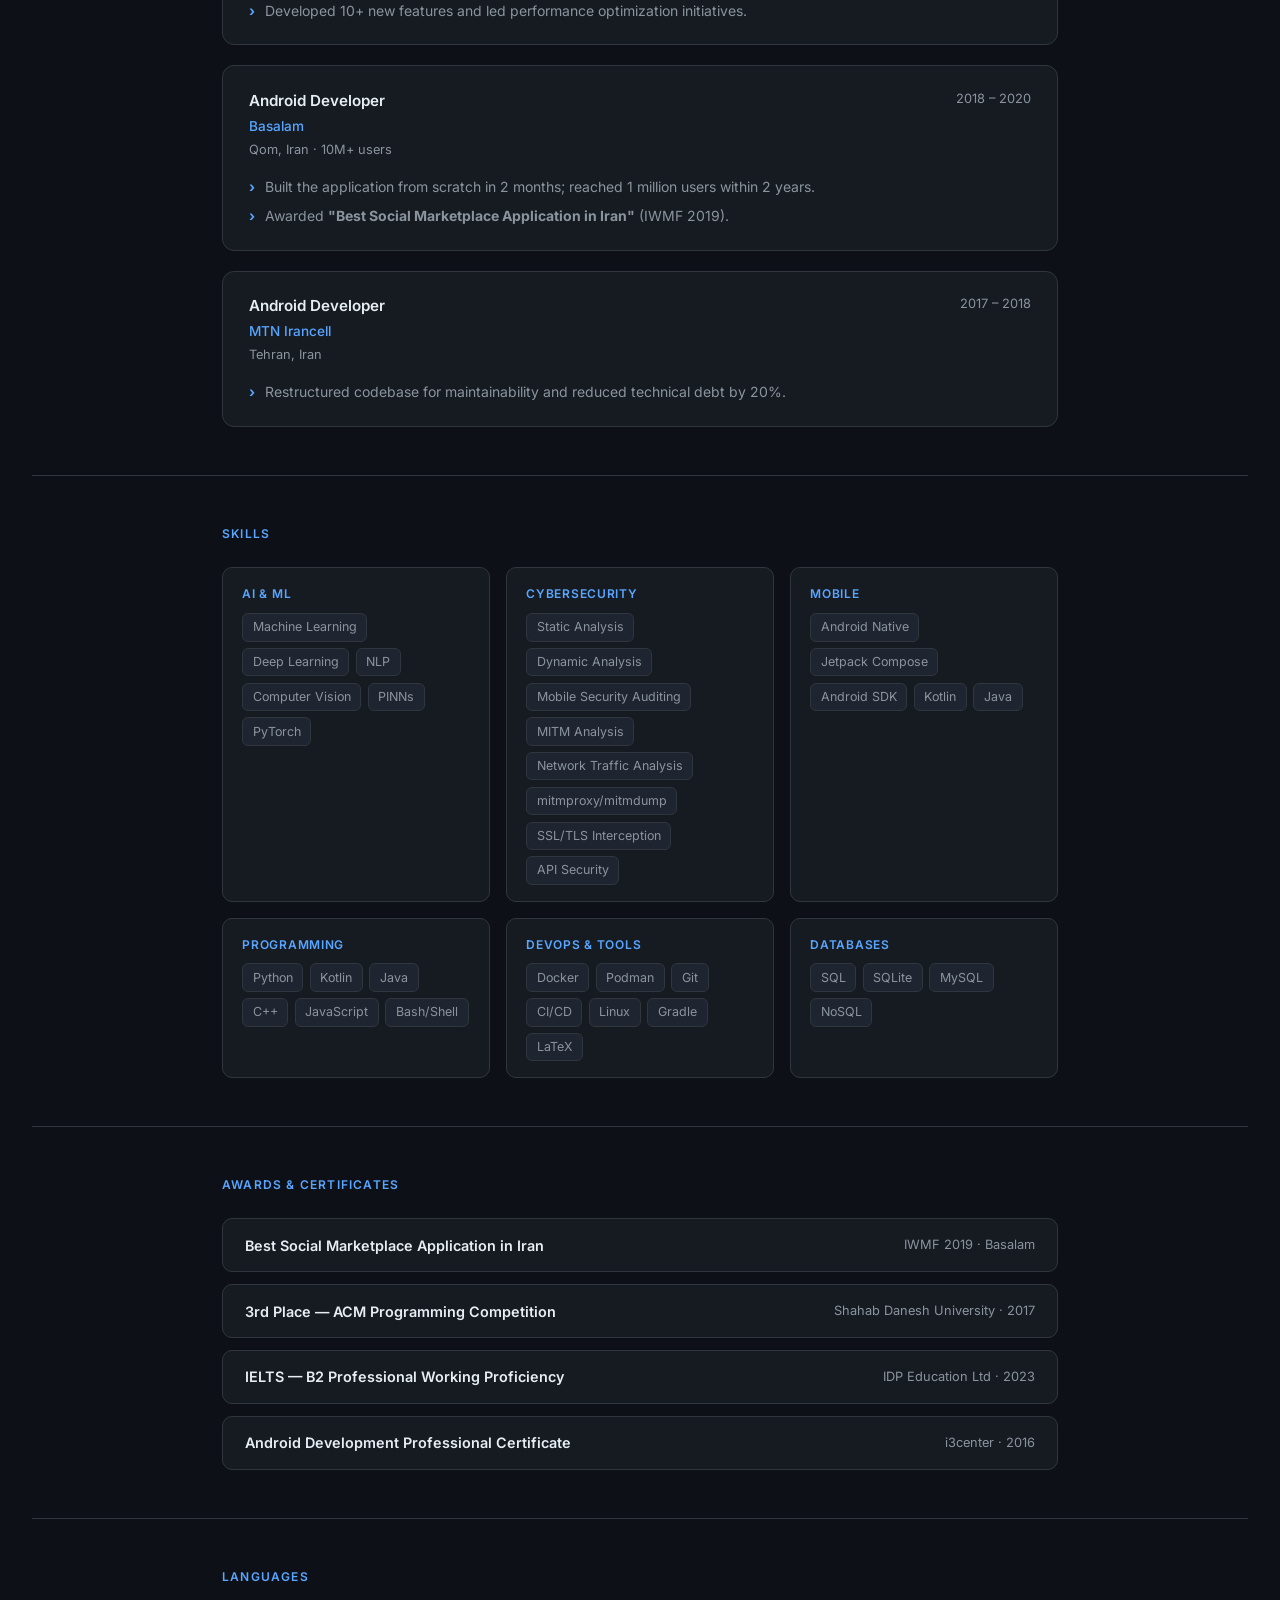
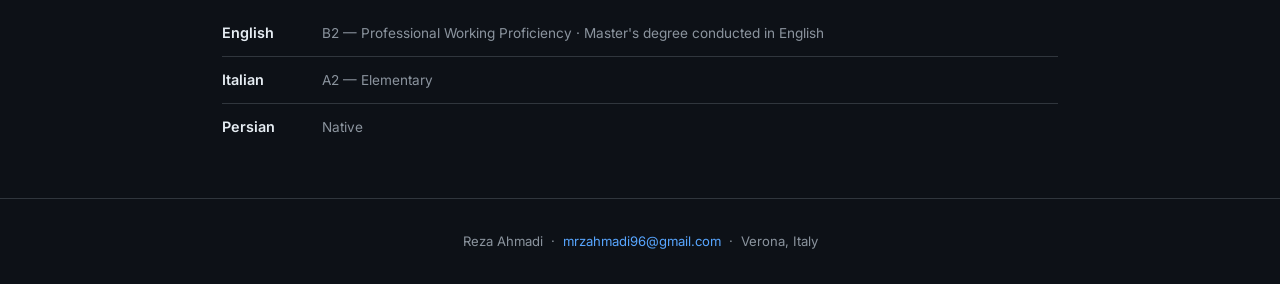
==== commit 15783cc9: "Adds google scholar button" ====
--- a/index.html
+++ b/index.html
@@ -73,6 +73,10 @@
         <svg viewBox="0 0 24 24" fill="currentColor"><path d="M12 0C5.374 0 0 5.373 0 12c0 5.302 3.438 9.8 8.207 11.387.599.111.793-.261.793-.577v-2.234c-3.338.726-4.033-1.416-4.033-1.416-.546-1.387-1.333-1.756-1.333-1.756-1.089-.745.083-.729.083-.729 1.205.084 1.839 1.237 1.839 1.237 1.07 1.834 2.807 1.304 3.492.997.107-.775.418-1.305.762-1.604-2.665-.305-5.467-1.334-5.467-5.931 0-1.311.469-2.381 1.236-3.221-.124-.303-.535-1.524.117-3.176 0 0 1.008-.322 3.301 1.23A11.509 11.509 0 0 1 12 5.803c1.02.005 2.047.138 3.006.404 2.291-1.552 3.297-1.23 3.297-1.23.653 1.653.242 2.874.118 3.176.77.84 1.235 1.911 1.235 3.221 0 4.609-2.807 5.624-5.479 5.921.43.372.823 1.102.823 2.222v3.293c0 .319.192.694.801.576C20.566 21.797 24 17.3 24 12c0-6.627-5.373-12-12-12z"/></svg>
         GitHub
       </a>
+      <a class="btn btn-secondary" href="https://scholar.google.com/citations?user=NZnIxlIAAAAJ&hl=en" target="_blank" rel="noopener">
+        <svg viewBox="0 0 24 24" fill="currentColor"><path d="M5.242 13.769L0 9.5 12 0l12 9.5-5.242 4.269C17.548 11.024 14.978 9.5 12 9.5c-2.977 0-5.548 1.524-6.758 4.269zM12 10c-2.977 0-5.548 1.524-6.758 4.269C4.472 15.026 4 16.5 4 18c0 3.313 3.582 6 8 6s8-2.687 8-6c0-1.5-.472-2.974-1.242-3.731C17.548 11.524 14.977 10 12 10z"/></svg>
+        Google Scholar
+      </a>
       <a class="btn btn-secondary" href="mailto:mrzahmadi96@gmail.com">
         <svg viewBox="0 0 24 24" fill="none" stroke="currentColor" stroke-width="2" stroke-linecap="round" stroke-linejoin="round"><path d="M4 4h16c1.1 0 2 .9 2 2v12c0 1.1-.9 2-2 2H4c-1.1 0-2-.9-2-2V6c0-1.1.9-2 2-2z"/><polyline points="22,6 12,12 2,6"/></svg>
         Email
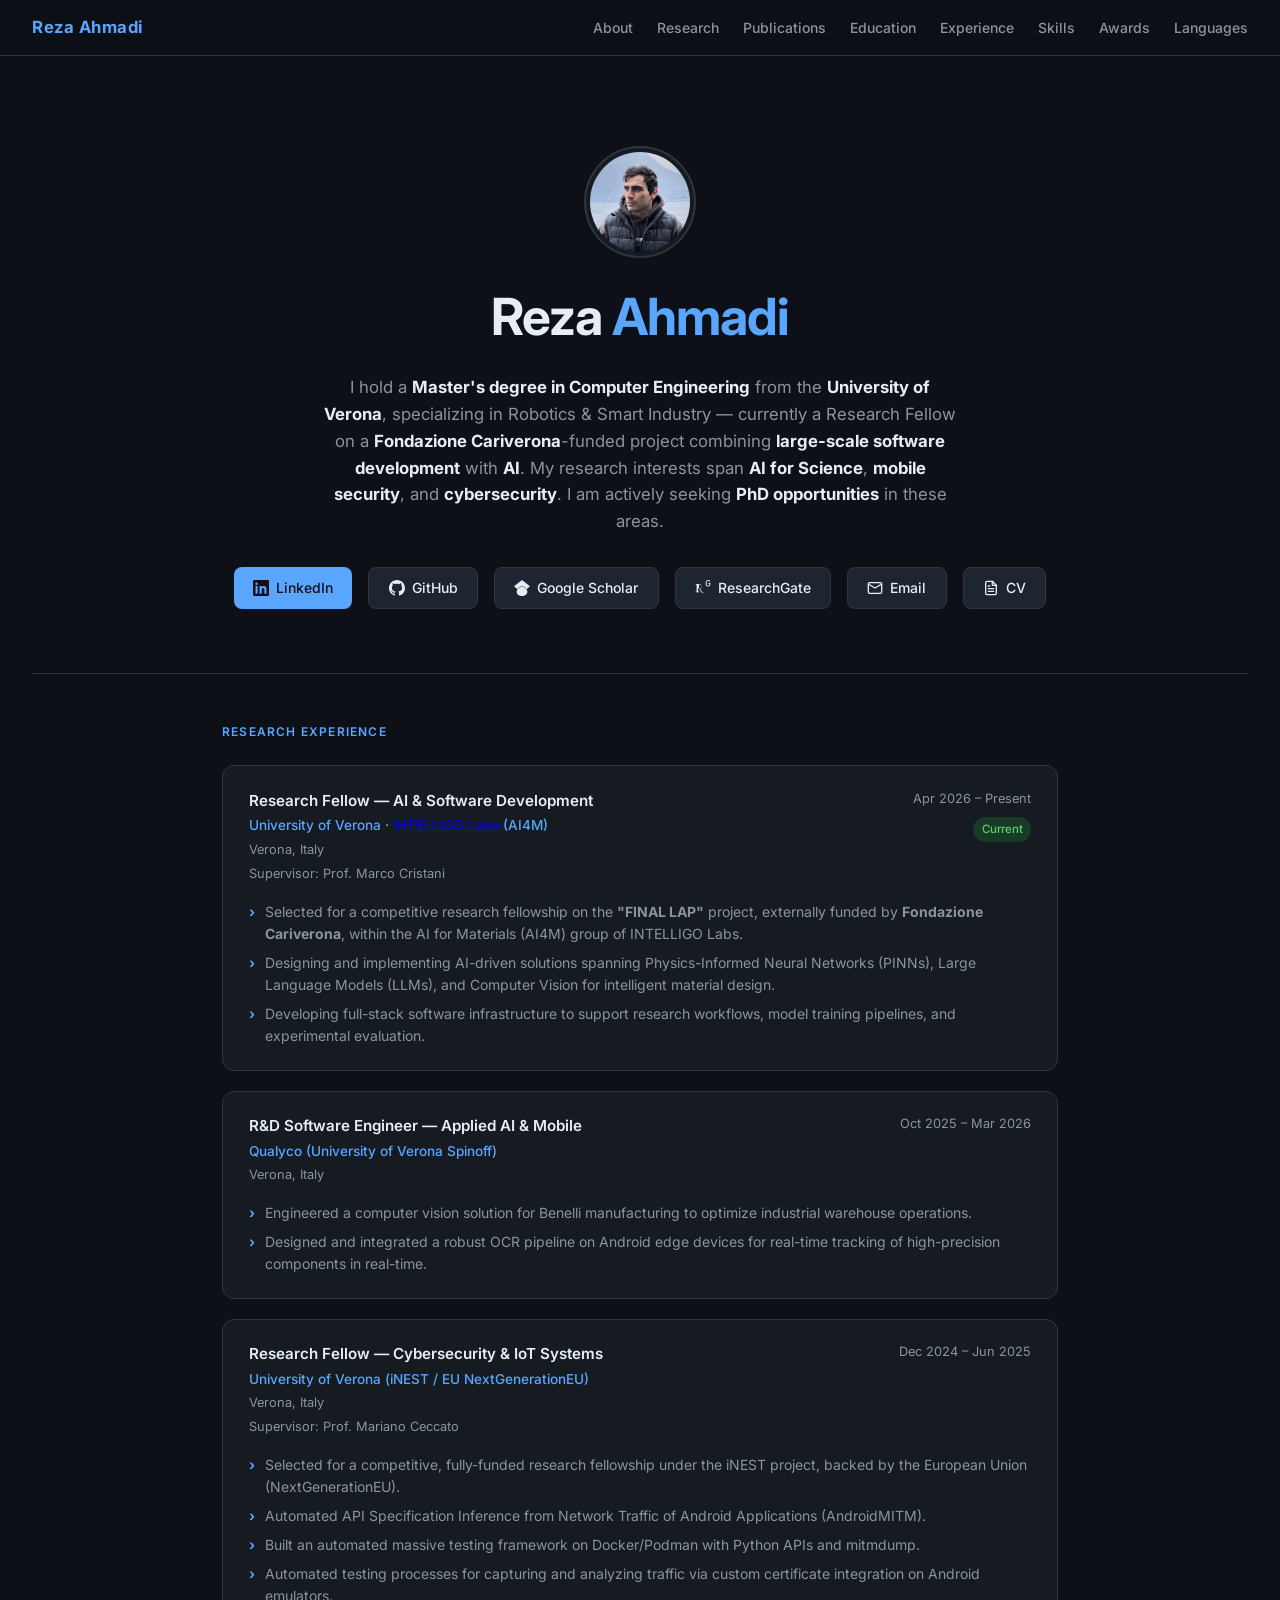
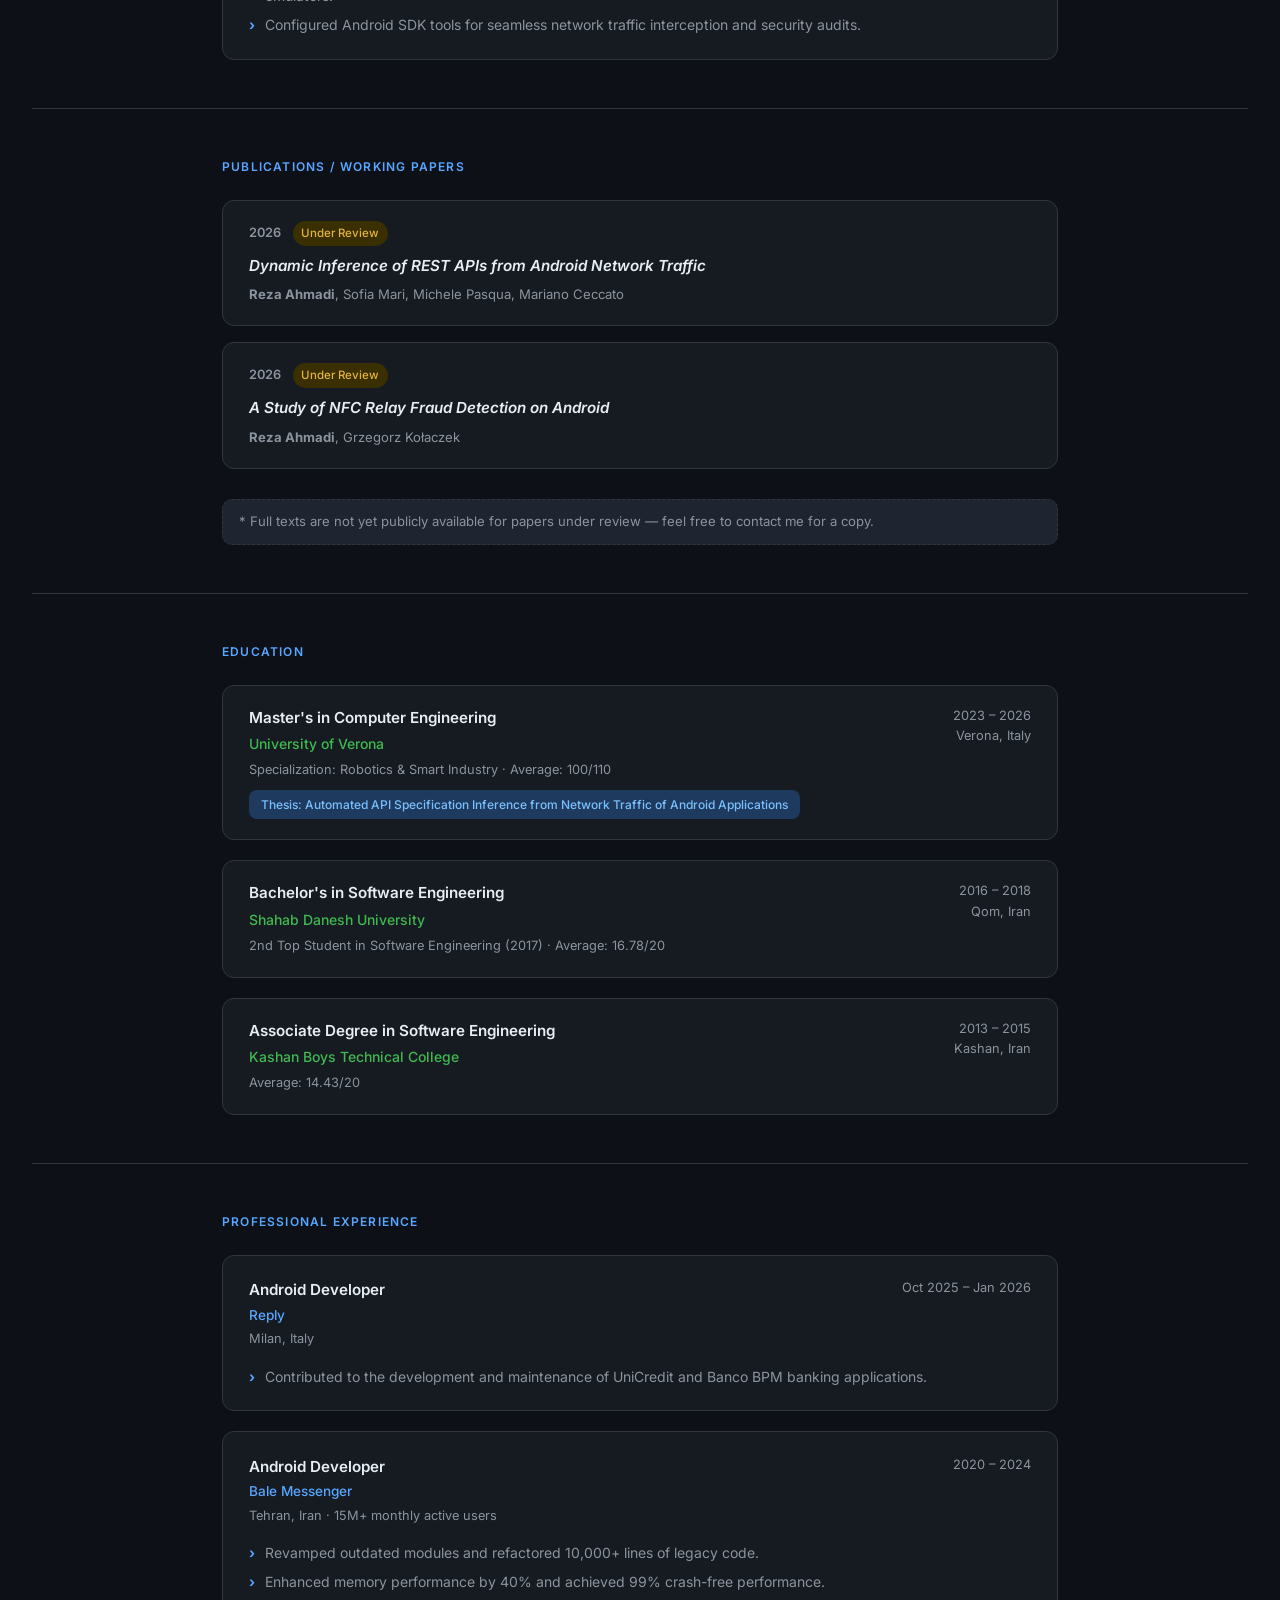
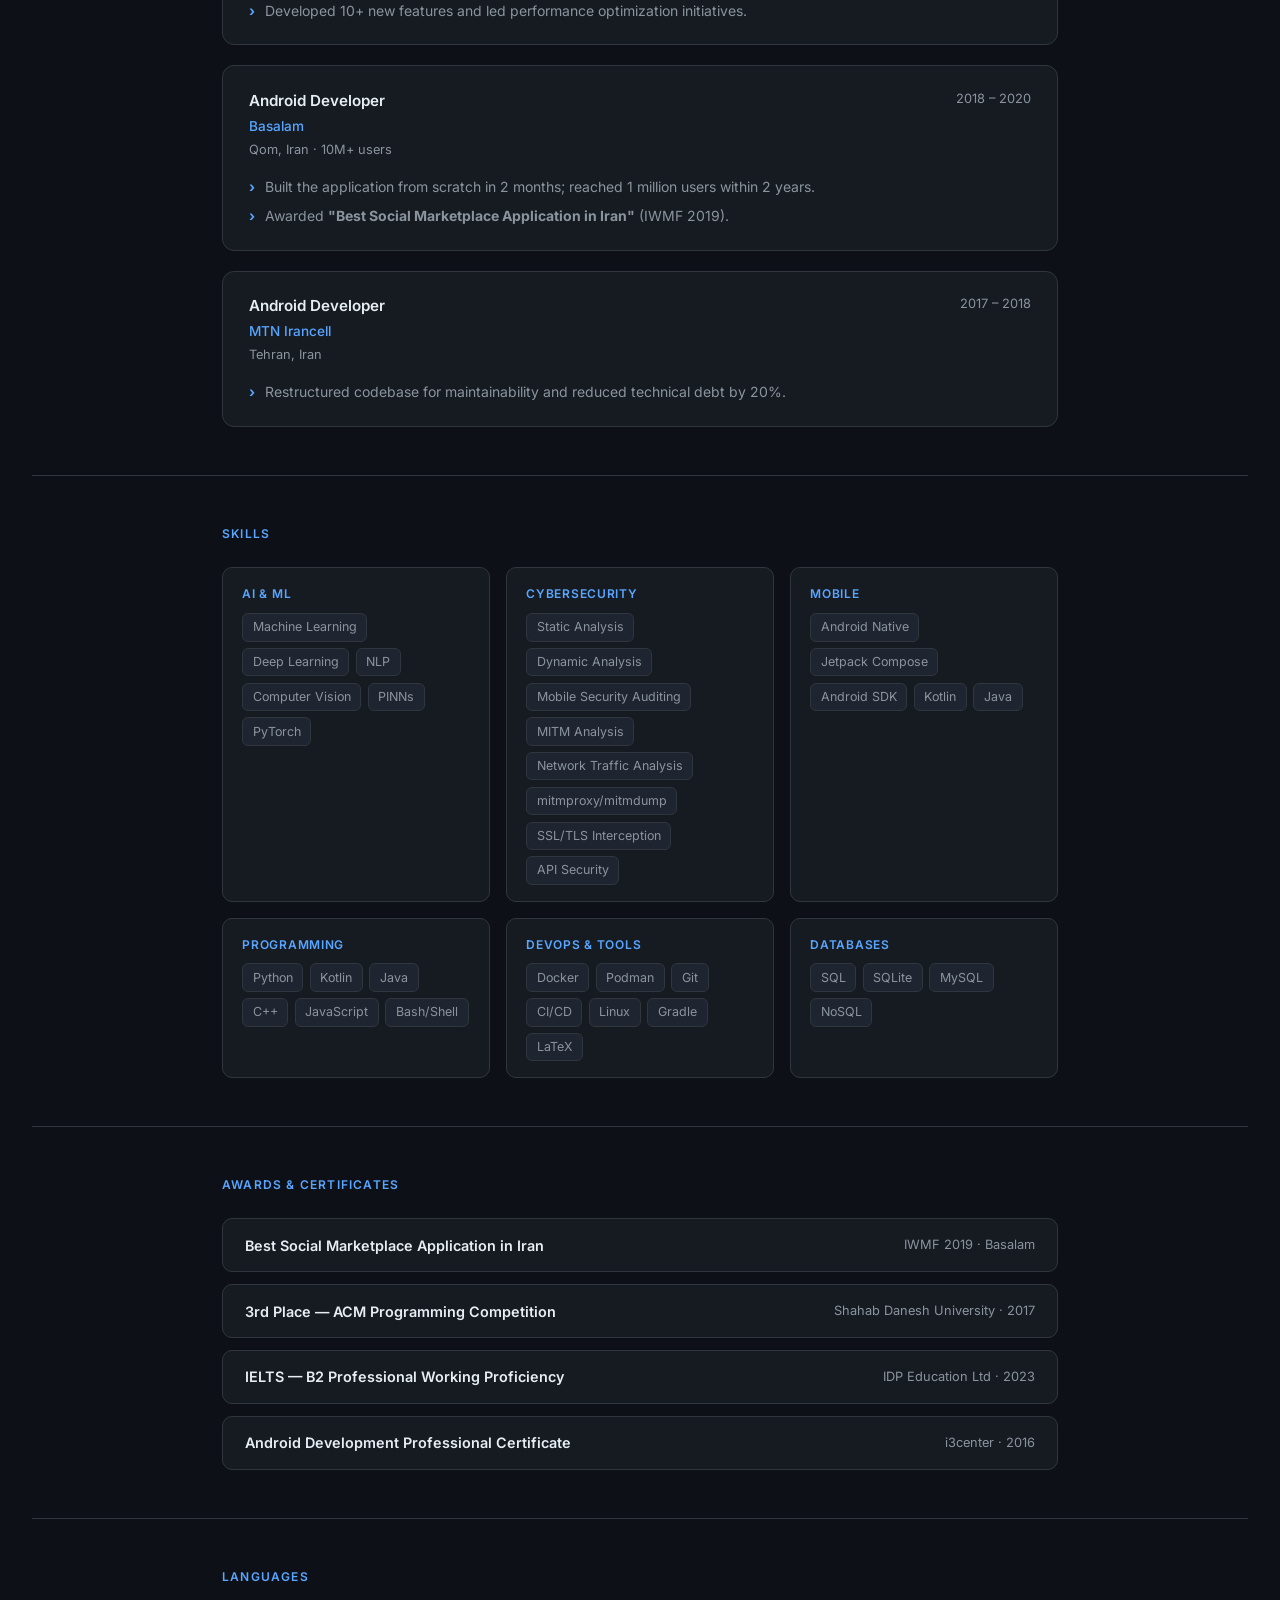
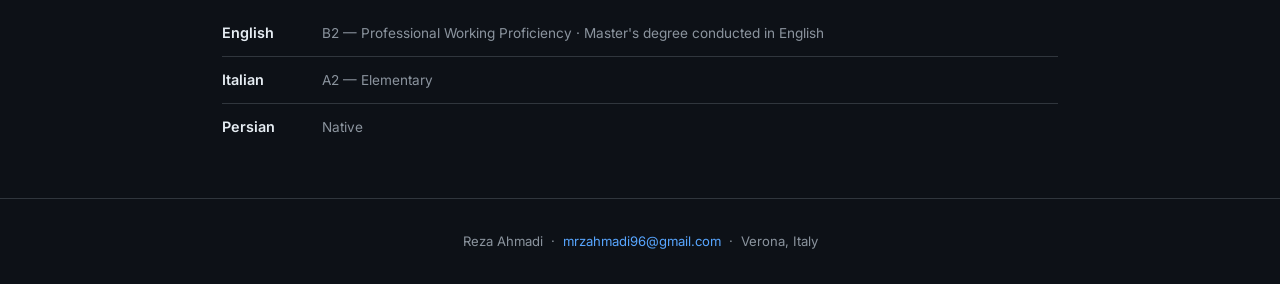
==== commit 4eb2842d: "Add ResearchGate button" ====
--- a/index.html
+++ b/index.html
@@ -17,11 +17,6 @@
   <meta name="twitter:title" content="Reza Ahmadi – Research Profile" />
   <meta name="twitter:description" content="AI researcher and Android developer. Master's graduate of University of Verona. Seeking PhD opportunities." />
   <meta name="twitter:image" content="https://mrzahmadi.github.io/res/image/avatar.jpg" />
-
-  <meta name="citation_title" content="Automated API Specification Inference from Network Traffic of Android Applications">
-  <meta name="citation_author" content="S. M. Reza Ahmadi">
-  <meta name="citation_publication_date" content="2026/07/20">
-  <meta name="citation_pdf_url" content="https://mrzahmadi.github.io/res/thesis_AASI.pdf">
 
   <link rel="preconnect" href="https://fonts.googleapis.com" />
   <link rel="preconnect" href="https://fonts.gstatic.com" crossorigin />
@@ -77,6 +72,10 @@
         <svg viewBox="0 0 24 24" fill="currentColor"><path d="M5.242 13.769L0 9.5 12 0l12 9.5-5.242 4.269C17.548 11.024 14.978 9.5 12 9.5c-2.977 0-5.548 1.524-6.758 4.269zM12 10c-2.977 0-5.548 1.524-6.758 4.269C4.472 15.026 4 16.5 4 18c0 3.313 3.582 6 8 6s8-2.687 8-6c0-1.5-.472-2.974-1.242-3.731C17.548 11.524 14.977 10 12 10z"/></svg>
         Google Scholar
       </a>
+      <a class="btn btn-secondary" href="https://www.researchgate.net/profile/Reza-Ahmadi-47" target="_blank" rel="noopener">
+        <svg viewBox="0 0 24 24" fill="currentColor"><path d="M19.586 0c-.818 0-1.508.19-2.073.565-.563.377-.97.936-1.213 1.68a3.193 3.193 0 0 0-.112.437 8.365 8.365 0 0 0-.078.53 9 9 0 0 0-.05.727c-.01.282-.013.621-.013 1.016a31.121 31.123 0 0 0 .014 1.017 9 9 0 0 0 .05.727 7.946 7.946 0 0 0 .077.53h-.005a3.334 3.334 0 0 0 .113.438c.245.743.65 1.303 1.214 1.68.565.376 1.256.564 2.075.564.8 0 1.536-.213 2.105-.603.57-.39.94-.916 1.175-1.65.076-.235.135-.558.177-.93a10.9 10.9 0 0 0 .043-1.207v-.82c0-.095-.047-.142-.14-.142h-3.064c-.094 0-.14.047-.14.141v.956c0 .094.046.14.14.14h1.666c.056 0 .084.03.084.086 0 .36 0 .62-.036.865-.038.244-.1.447-.147.606-.108.385-.348.664-.638.876-.29.212-.738.35-1.227.35-.545 0-.901-.15-1.21-.353-.306-.203-.517-.454-.67-.915a3.136 3.136 0 0 1-.147-.762 17.366 17.367 0 0 1-.034-.656c-.01-.26-.014-.572-.014-.939a26.401 26.403 0 0 1 .014-.938 15.821 15.822 0 0 1 .035-.656 3.19 3.19 0 0 1 .148-.76 1.89 1.89 0 0 1 .742-1.01c.344-.244.593-.352 1.137-.352.508 0 .815.096 1.144.303.33.207.528.492.764.925.047.094.111.118.198.07l1.044-.43c.075-.048.09-.115.042-.199a3.549 3.549 0 0 0-.466-.742 3 3 0 0 0-.679-.607 3.313 3.313 0 0 0-.903-.41A4.068 4.068 0 0 0 19.586 0zM8.217 5.836c-1.69 0-3.036.086-4.297.086-1.146 0-2.291 0-3.007-.029v.831l.744.144c.515.1.773.215.773 1.033v8.452c0 .818-.258.932-.773 1.032l-.744.144v.831c.574-.029 1.633-.029 2.75-.029 1.004 0 2.263.029 2.807.029v-.831l-1.032-.115c-.516-.057-.773-.215-.773-1.033V12.44c.473.043 1.077.043 1.592.043 1.004 2.307 2.264 4.84 3.784 6.244 0 0 .646.577 1.433.856.53.188 1.066.115 1.066.115l-.003-.836h-.074c-.401-.013-1.02-.24-1.4-.585-1.177-1.07-2.14-2.77-3.08-4.778 1.235-.287 2.635-1.433 2.635-3.21 0-2.264-1.792-4.453-4.398-4.453zm-.659 1.103c1.807 0 2.722 1.075 2.722 3.124 0 1.58-.985 2.722-2.693 2.722-.616 0-1.09-.042-1.535-.12V6.99c.372-.035.875-.055 1.506-.055z"/></svg>
+        ResearchGate
+      </a>
       <a class="btn btn-secondary" href="mailto:mrzahmadi96@gmail.com">
         <svg viewBox="0 0 24 24" fill="none" stroke="currentColor" stroke-width="2" stroke-linecap="round" stroke-linejoin="round"><path d="M4 4h16c1.1 0 2 .9 2 2v12c0 1.1-.9 2-2 2H4c-1.1 0-2-.9-2-2V6c0-1.1.9-2 2-2z"/><polyline points="22,6 12,12 2,6"/></svg>
         Email
@@ -196,7 +195,7 @@
           <div class="edu-degree">Master's in Computer Engineering</div>
           <div class="edu-school">University of Verona</div>
           <div class="edu-detail">Specialization: Robotics &amp; Smart Industry · Average: 100/110</div>
-          <a class="edu-link" href="res/thesis_AASI.pdf" target="_blank" rel="noopener">Thesis: Automated API Specification Inference from Network Traffic of Android Applications</a>
+          <a class="edu-link" href="thesis/">Thesis: Automated API Specification Inference from Network Traffic of Android Applications</a>
         </div>
         <div class="edu-year">2023 – 2026<br/>Verona, Italy</div>
       </div>
--- a/style.css
+++ b/style.css
@@ -37,7 +37,7 @@
   height: 56px;
 }
 
-nav .logo { font-weight: 700; color: var(--accent); font-size: 1.05rem; letter-spacing: 0.03em; }
+nav .logo { font-weight: 700; color: var(--accent); font-size: 1.05rem; letter-spacing: 0.03em; text-decoration: none; }
 nav ul { list-style: none; display: flex; gap: 1.5rem; }
 nav ul a {
   color: var(--muted);
@@ -335,6 +335,46 @@
 
 .edu-link:hover { opacity: 0.85; transform: translateY(-1px); }
 
+/* Thesis page */
+.thesis-title {
+  font-size: clamp(1.5rem, 3.5vw, 2.1rem);
+  font-weight: 700;
+  line-height: 1.25;
+  letter-spacing: -0.01em;
+  color: var(--text);
+}
+
+.thesis-author {
+  margin-top: 0.75rem;
+  font-size: 1.05rem;
+  font-weight: 600;
+  color: var(--accent);
+}
+
+.thesis-meta {
+  margin-top: 1.5rem;
+  display: grid;
+  grid-template-columns: max-content 1fr;
+  gap: 0.4rem 1.25rem;
+  font-size: 0.875rem;
+}
+
+.thesis-meta div { display: contents; }
+.thesis-meta dt { color: var(--muted); }
+.thesis-meta dd { color: var(--text); overflow-wrap: anywhere; }
+.thesis-meta dd a { color: var(--accent); text-decoration: none; }
+.thesis-meta dd a:hover { text-decoration: underline; }
+
+.thesis-actions { margin-top: 1.75rem; display: flex; gap: 1rem; flex-wrap: wrap; }
+
+.thesis-abstract-title { margin-top: 2.5rem; margin-bottom: 0.75rem; }
+
+.thesis-abstract {
+  font-size: 0.95rem;
+  line-height: 1.75;
+  color: var(--text);
+}
+
 /* Skills */
 .skills-grid {
   display: grid;
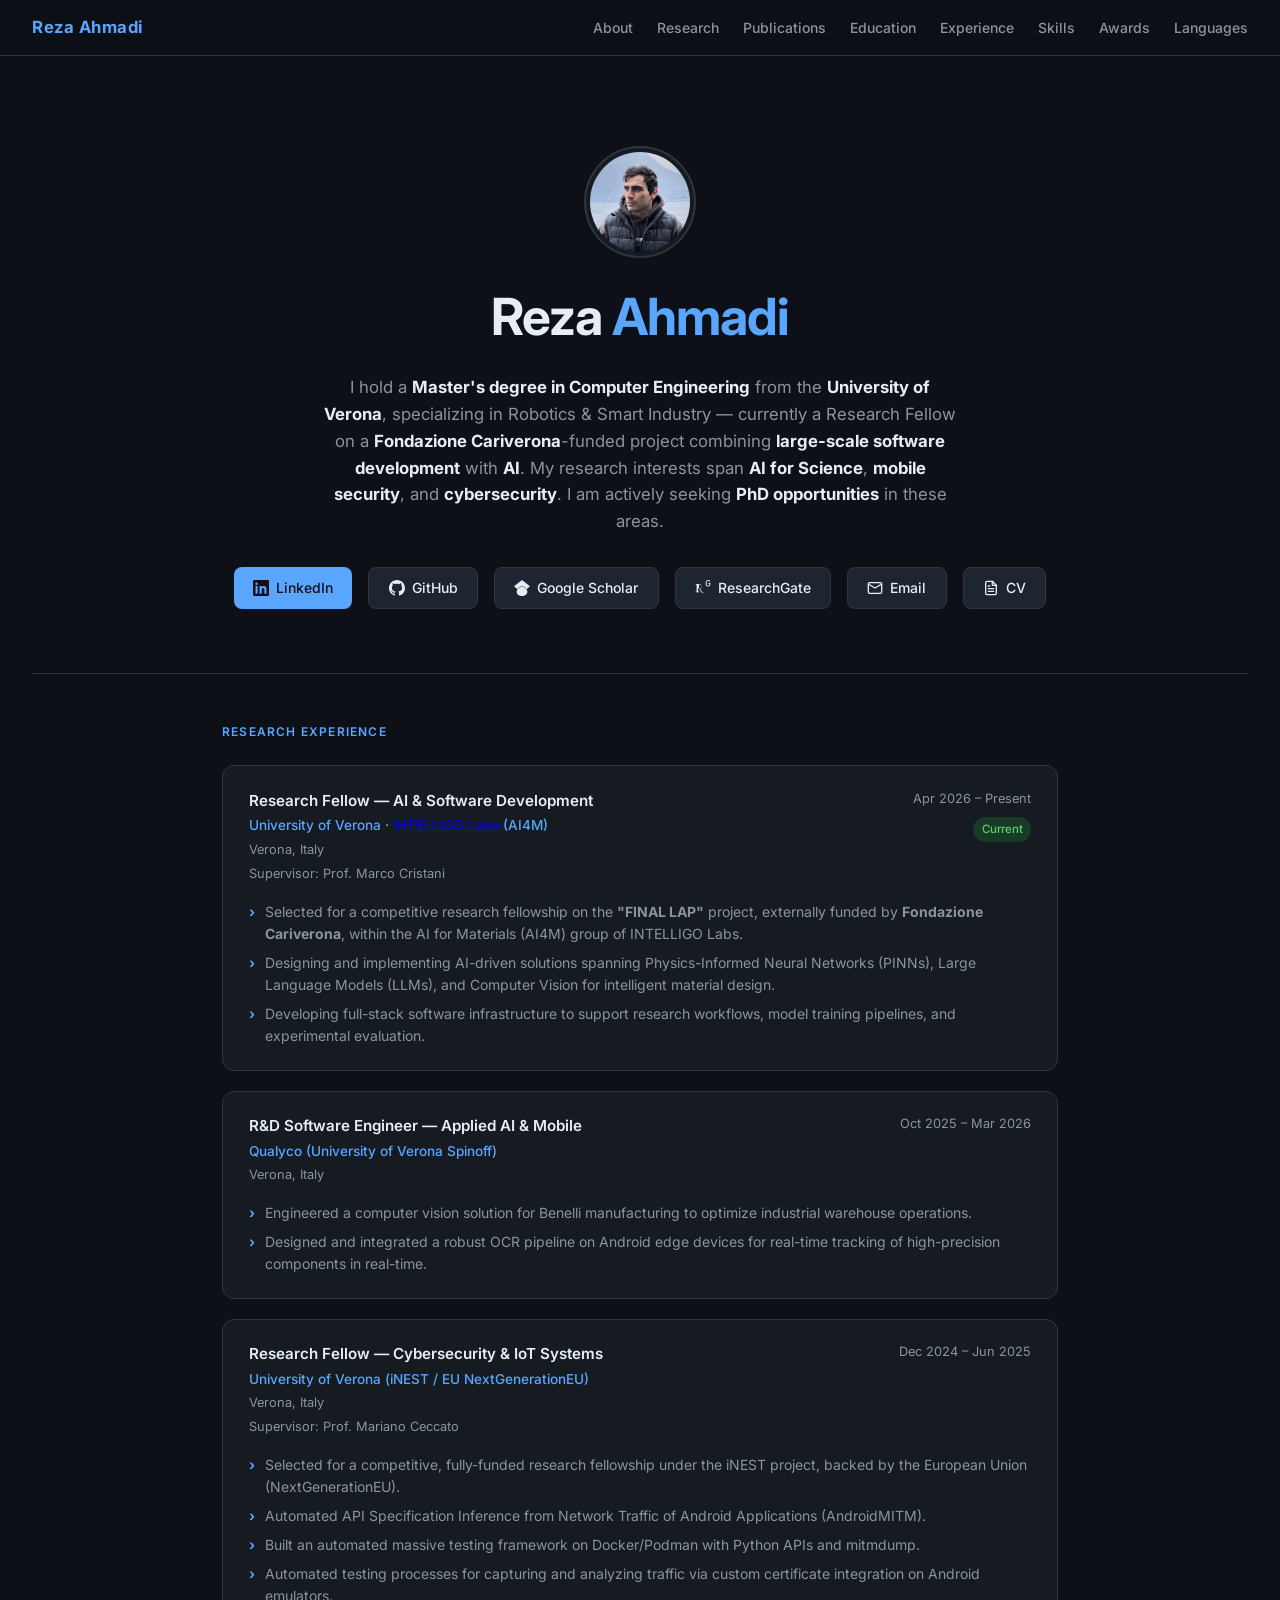
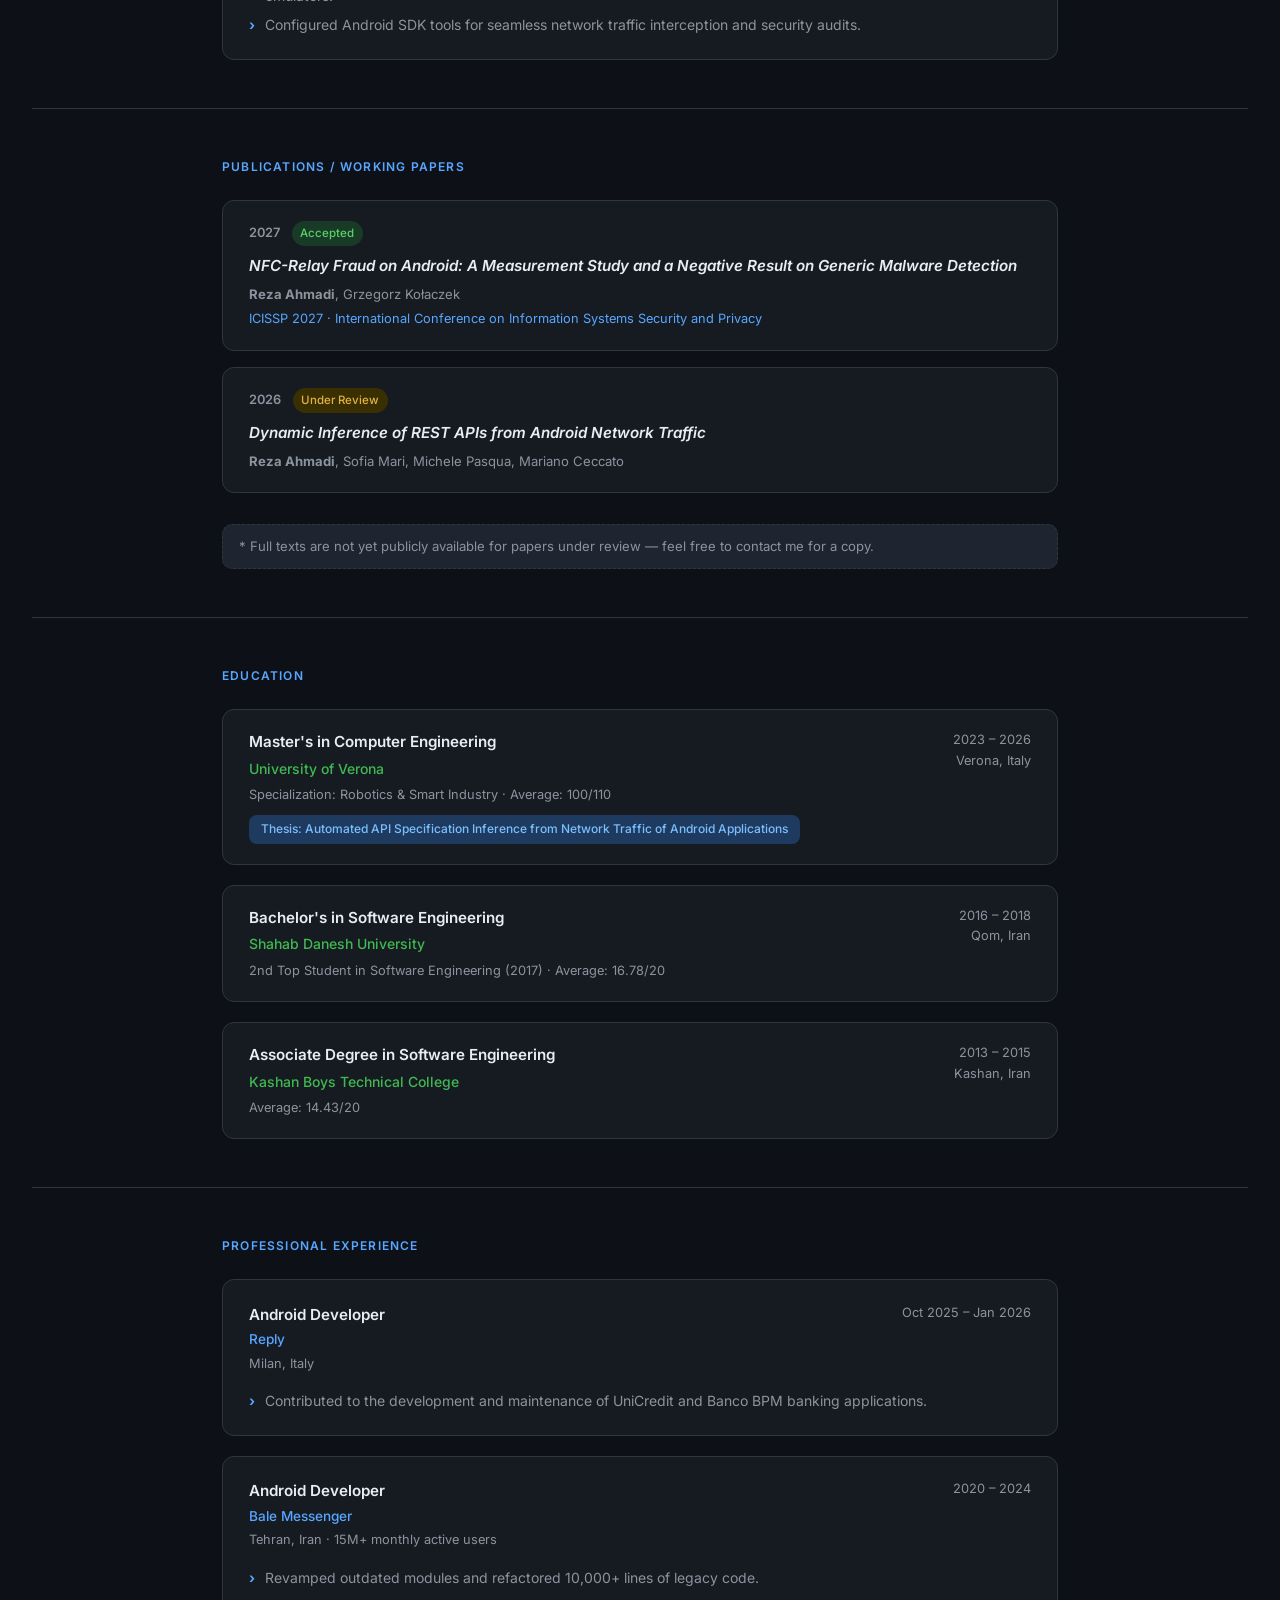
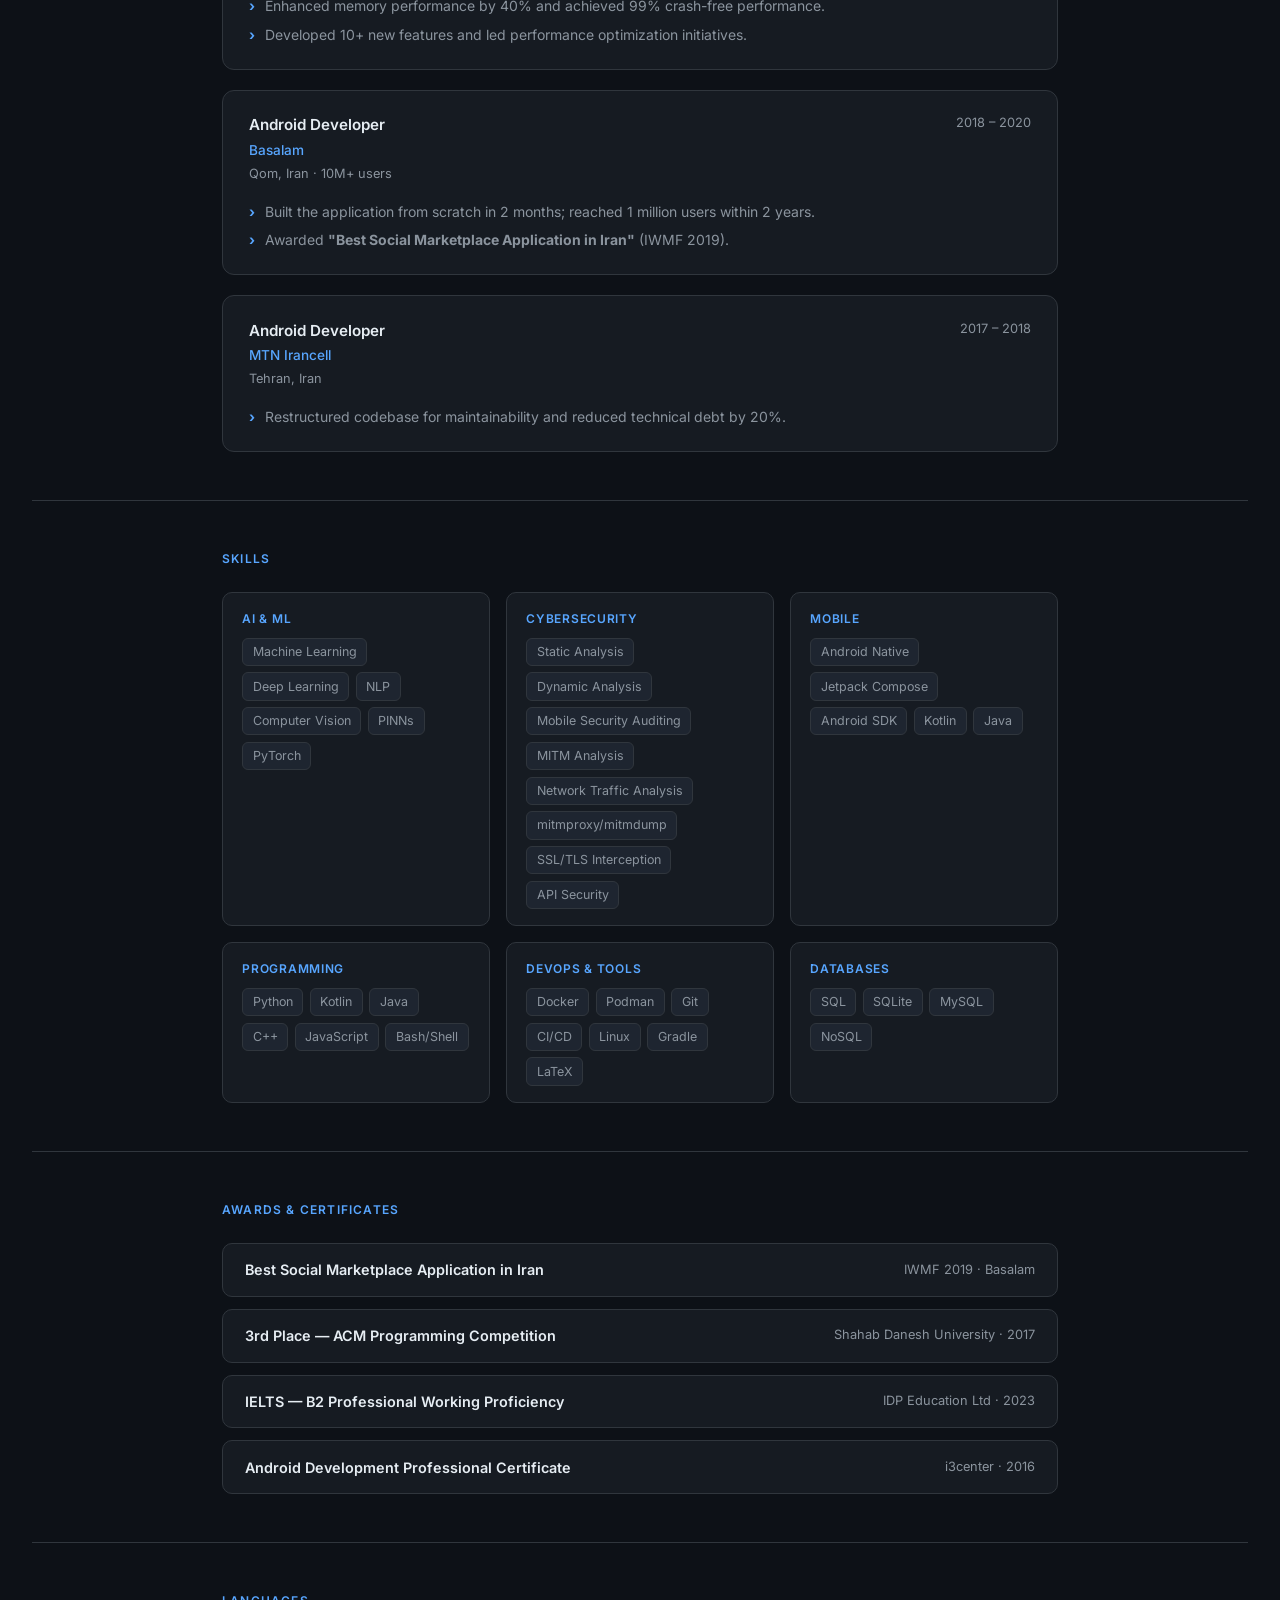
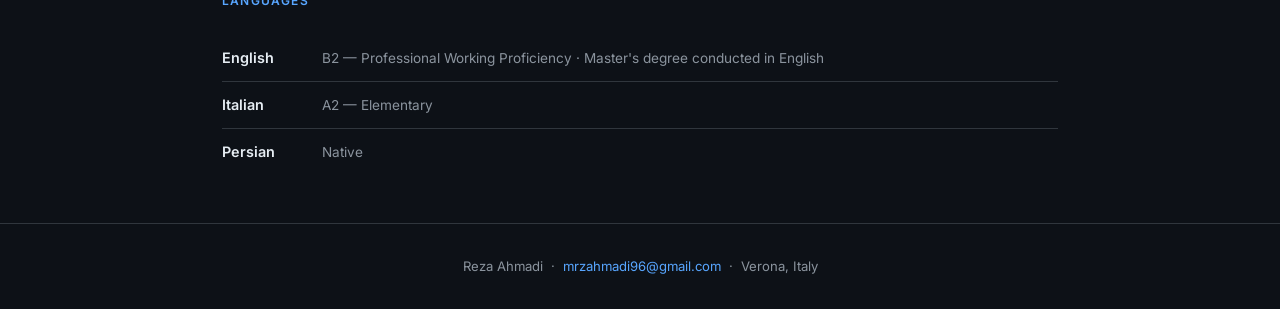
==== commit 20a9fa71: "update" ====
--- a/index.html
+++ b/index.html
@@ -163,11 +163,12 @@
 
       <div class="pub-card">
         <div class="pub-meta">
-          <span class="pub-year">2026</span>
-          <span class="badge badge-yellow">Under Review</span>
-        </div>
-        <div class="pub-title">Dynamic Inference of REST APIs from Android Network Traffic</div>
-        <div class="pub-authors"><strong>Reza Ahmadi</strong>, Sofia Mari, Michele Pasqua, Mariano Ceccato</div>
+          <span class="pub-year">2027</span>
+          <span class="badge badge-green">Accepted</span>
+        </div>
+        <div class="pub-title">NFC-Relay Fraud on Android: A Measurement Study and a Negative Result on Generic Malware Detection</div>
+        <div class="pub-authors"><strong>Reza Ahmadi</strong>, Grzegorz Kołaczek</div>
+        <div class="pub-venue">ICISSP 2027 · International Conference on Information Systems Security and Privacy</div>
       </div>
 
       <div class="pub-card">
@@ -175,8 +176,8 @@
           <span class="pub-year">2026</span>
           <span class="badge badge-yellow">Under Review</span>
         </div>
-        <div class="pub-title">A Study of NFC Relay Fraud Detection on Android</div>
-        <div class="pub-authors"><strong>Reza Ahmadi</strong>, Grzegorz Kołaczek</div>
+        <div class="pub-title">Dynamic Inference of REST APIs from Android Network Traffic</div>
+        <div class="pub-authors"><strong>Reza Ahmadi</strong>, Sofia Mari, Michele Pasqua, Mariano Ceccato</div>
       </div>
 
       <div class="pub-tip">* Full texts are not yet publicly available for papers under review — feel free to contact me for a copy.</div>
@@ -195,7 +196,7 @@
           <div class="edu-degree">Master's in Computer Engineering</div>
           <div class="edu-school">University of Verona</div>
           <div class="edu-detail">Specialization: Robotics &amp; Smart Industry · Average: 100/110</div>
-          <a class="edu-link" href="thesis/">Thesis: Automated API Specification Inference from Network Traffic of Android Applications</a>
+          <a class="edu-link" href="https://scholar.google.com/citations?view_op=view_citation&hl=en&user=NZnIxlIAAAAJ&citation_for_view=NZnIxlIAAAAJ:d1gkVwhDpl0C" target="_blank" rel="noopener">Thesis: Automated API Specification Inference from Network Traffic of Android Applications</a>
         </div>
         <div class="edu-year">2023 – 2026<br/>Verona, Italy</div>
       </div>
--- a/style.css
+++ b/style.css
@@ -37,7 +37,7 @@
   height: 56px;
 }
 
-nav .logo { font-weight: 700; color: var(--accent); font-size: 1.05rem; letter-spacing: 0.03em; text-decoration: none; }
+nav .logo { font-weight: 700; color: var(--accent); font-size: 1.05rem; letter-spacing: 0.03em; }
 nav ul { list-style: none; display: flex; gap: 1.5rem; }
 nav ul a {
   color: var(--muted);
@@ -281,6 +281,14 @@
 .pub-authors {
   font-size: 0.82rem;
   color: var(--muted);
+}
+
+.pub-meta .badge { margin-top: 0; }
+
+.pub-venue {
+  font-size: 0.8rem;
+  color: var(--accent);
+  margin-top: 0.25rem;
 }
 
 .pub-tip {
@@ -335,46 +343,6 @@
 
 .edu-link:hover { opacity: 0.85; transform: translateY(-1px); }
 
-/* Thesis page */
-.thesis-title {
-  font-size: clamp(1.5rem, 3.5vw, 2.1rem);
-  font-weight: 700;
-  line-height: 1.25;
-  letter-spacing: -0.01em;
-  color: var(--text);
-}
-
-.thesis-author {
-  margin-top: 0.75rem;
-  font-size: 1.05rem;
-  font-weight: 600;
-  color: var(--accent);
-}
-
-.thesis-meta {
-  margin-top: 1.5rem;
-  display: grid;
-  grid-template-columns: max-content 1fr;
-  gap: 0.4rem 1.25rem;
-  font-size: 0.875rem;
-}
-
-.thesis-meta div { display: contents; }
-.thesis-meta dt { color: var(--muted); }
-.thesis-meta dd { color: var(--text); overflow-wrap: anywhere; }
-.thesis-meta dd a { color: var(--accent); text-decoration: none; }
-.thesis-meta dd a:hover { text-decoration: underline; }
-
-.thesis-actions { margin-top: 1.75rem; display: flex; gap: 1rem; flex-wrap: wrap; }
-
-.thesis-abstract-title { margin-top: 2.5rem; margin-bottom: 0.75rem; }
-
-.thesis-abstract {
-  font-size: 0.95rem;
-  line-height: 1.75;
-  color: var(--text);
-}
-
 /* Skills */
 .skills-grid {
   display: grid;
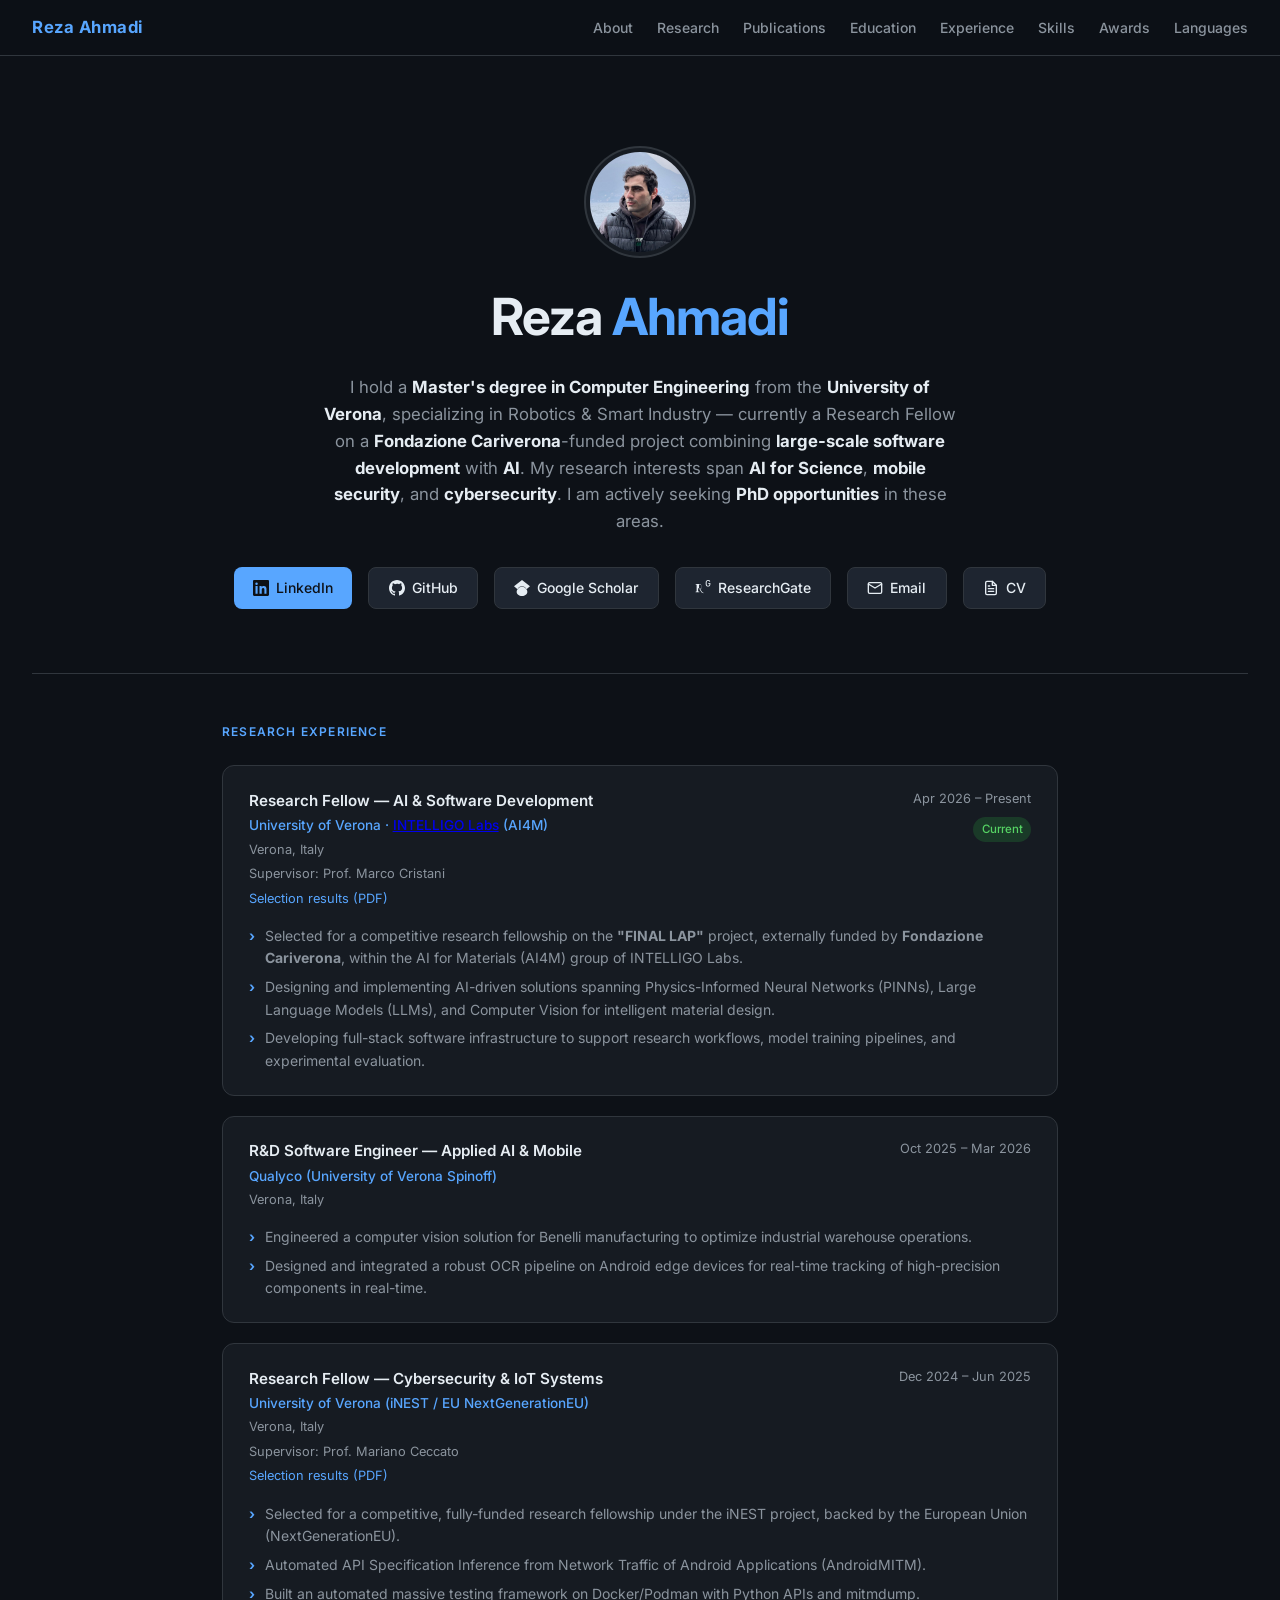
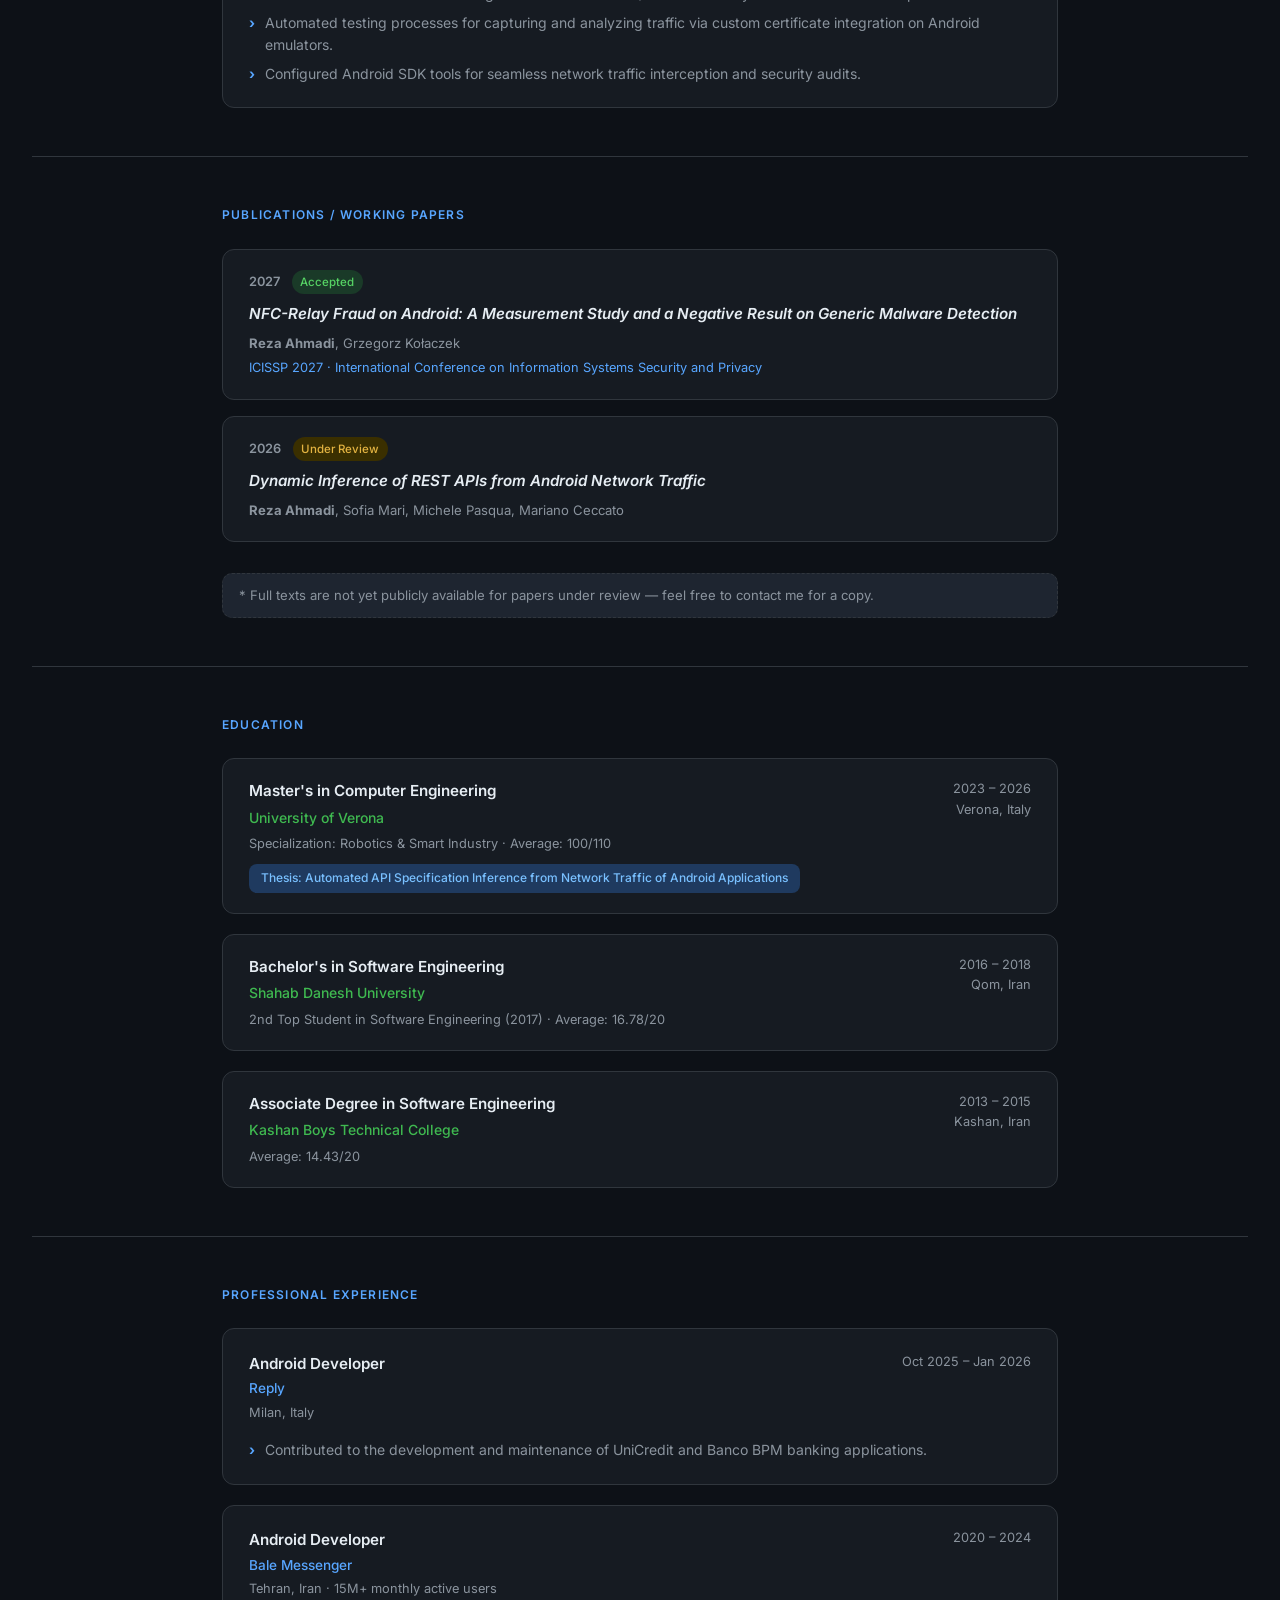
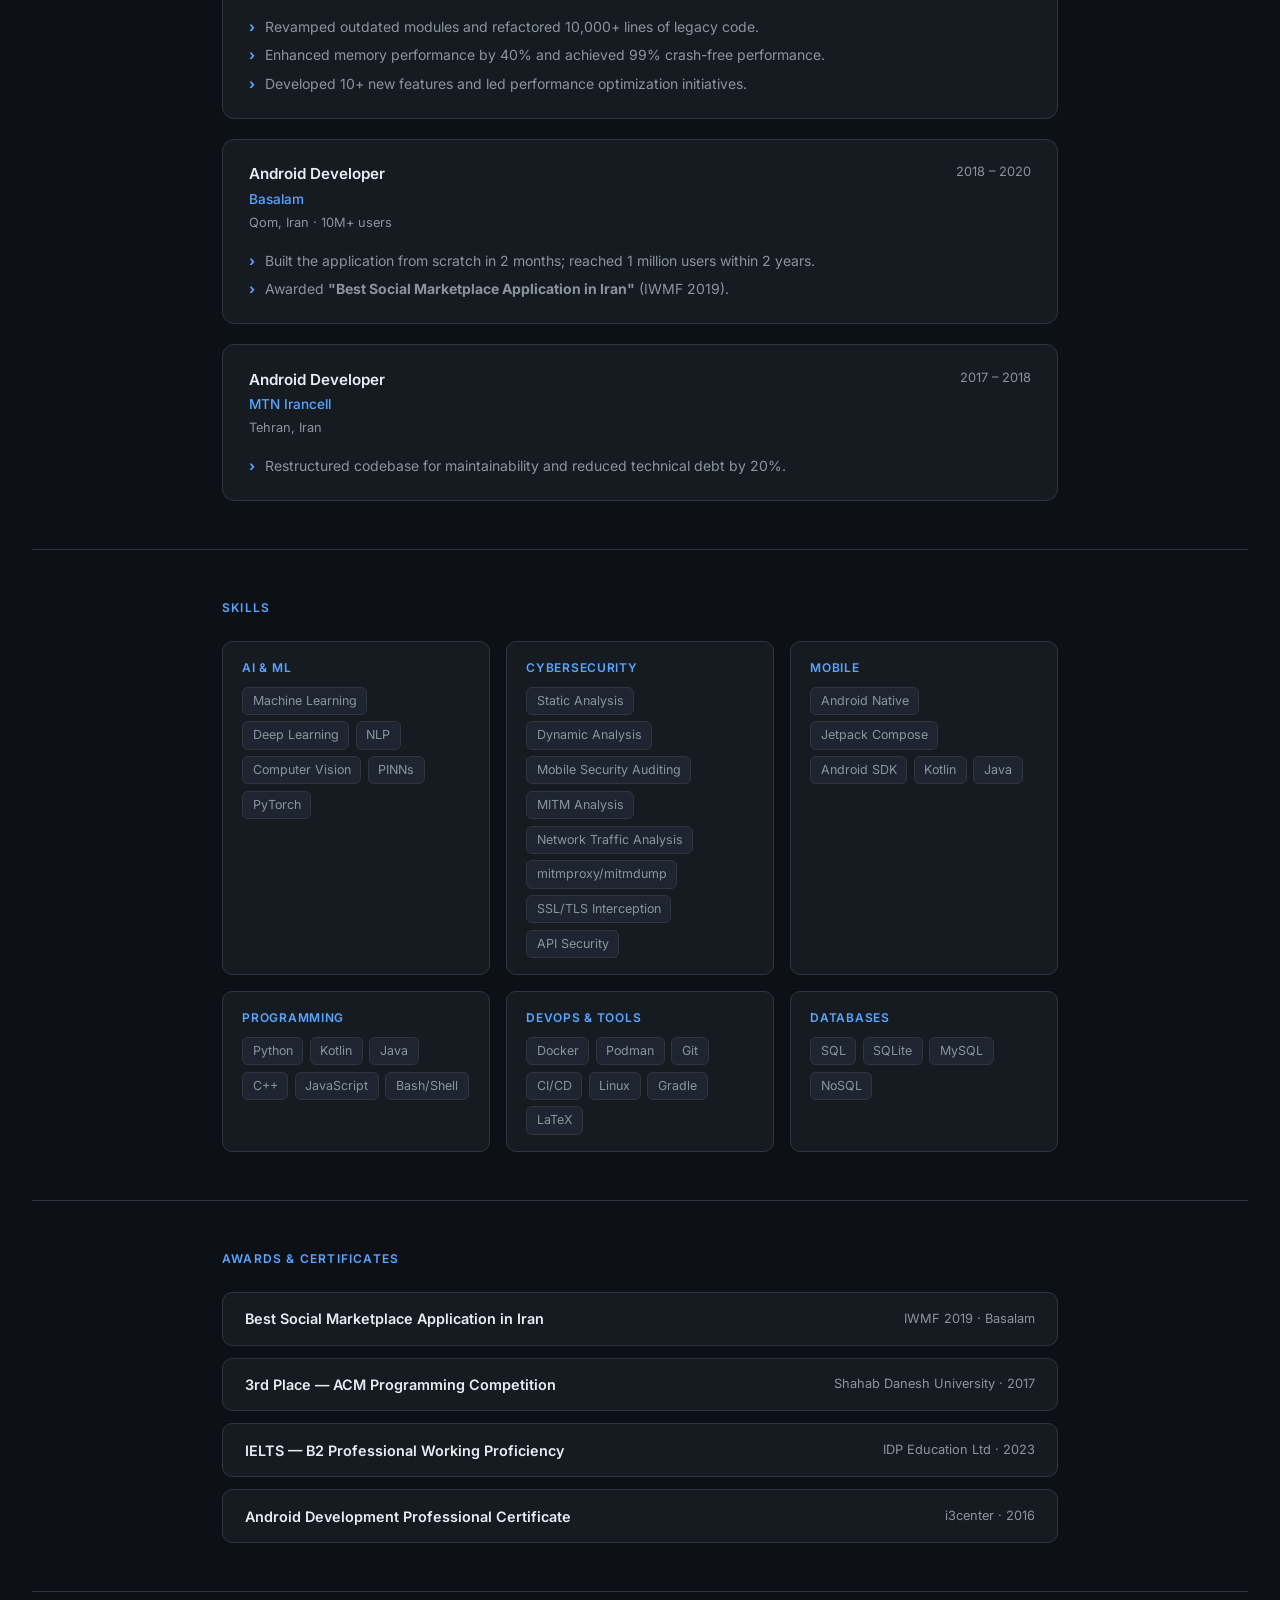
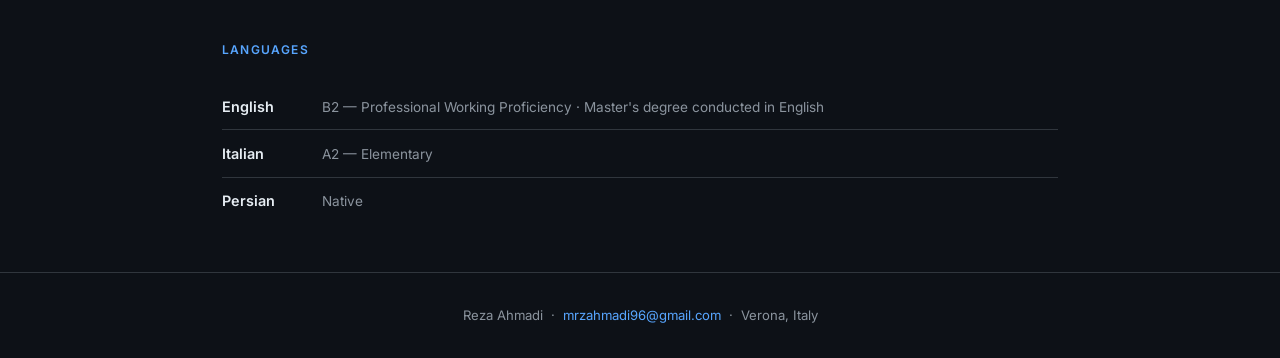
==== commit 24323ee2: "update" ====
--- a/index.html
+++ b/index.html
@@ -80,7 +80,7 @@
         <svg viewBox="0 0 24 24" fill="none" stroke="currentColor" stroke-width="2" stroke-linecap="round" stroke-linejoin="round"><path d="M4 4h16c1.1 0 2 .9 2 2v12c0 1.1-.9 2-2 2H4c-1.1 0-2-.9-2-2V6c0-1.1.9-2 2-2z"/><polyline points="22,6 12,12 2,6"/></svg>
         Email
       </a>
-      <a class="btn btn-secondary" href="res/cv.pdf?v=20260823" target="_blank" rel="noopener">
+      <a class="btn btn-secondary" href="res/cv.pdf?v=20261126" target="_blank" rel="noopener">
         <svg viewBox="0 0 24 24" fill="none" stroke="currentColor" stroke-width="2" stroke-linecap="round" stroke-linejoin="round"><path d="M14 2H6a2 2 0 0 0-2 2v16a2 2 0 0 0 2 2h12a2 2 0 0 0 2-2V8z"/><polyline points="14,2 14,8 20,8"/><line x1="16" y1="13" x2="8" y2="13"/><line x1="16" y1="17" x2="8" y2="17"/><polyline points="10,9 9,9 8,9"/></svg>
         CV
       </a>
@@ -99,6 +99,7 @@
           <div class="card-org">University of Verona · <a href="https://intelligolabs.net/" target="_blank" rel="noopener noreferrer">INTELLIGO Labs</a> (AI4M)</div>
           <div class="card-location">Verona, Italy</div>
           <div class="card-supervisor">Supervisor: <a href="https://www.dimi.univr.it/?ent=persona&id=218&lang=en" target="_blank" rel="noopener noreferrer">Prof. Marco Cristani</a></div>
+          <div class="card-selection"><a href="https://cdn.docs.univr.it/documenti/Concorso/graduatoria/graduatoria228193.pdf" target="_blank" rel="noopener noreferrer">Selection results (PDF)</a></div>
         </div>
         <div class="card-right">
           <div class="card-date">Apr 2026 – Present</div>
@@ -137,6 +138,7 @@
           <div class="card-org">University of Verona (iNEST / EU NextGenerationEU)</div>
           <div class="card-location">Verona, Italy</div>
           <div class="card-supervisor">Supervisor: <a href="https://profs.scienze.univr.it/~ceccato/index.php?id=4" target="_blank" rel="noopener noreferrer">Prof. Mariano Ceccato</a></div>
+          <div class="card-selection"><a href="https://cdn.docs.univr.it/documenti/Concorso/graduatoria/graduatoria920514.pdf" target="_blank" rel="noopener noreferrer">Selection results (PDF)</a></div>
         </div>
         <div class="card-right">
           <div class="card-date">Dec 2024 – Jun 2025</div>
--- a/style.css
+++ b/style.css
@@ -194,6 +194,14 @@
   color: var(--accent);
   text-decoration: underline;
 }
+
+.card-selection {
+  font-size: 0.8rem;
+  margin-top: 0.25rem;
+}
+
+.card-selection a { color: var(--accent); text-decoration: none; }
+.card-selection a:hover { text-decoration: underline; }
 
 .card-desc {
   grid-column: 1 / -1;
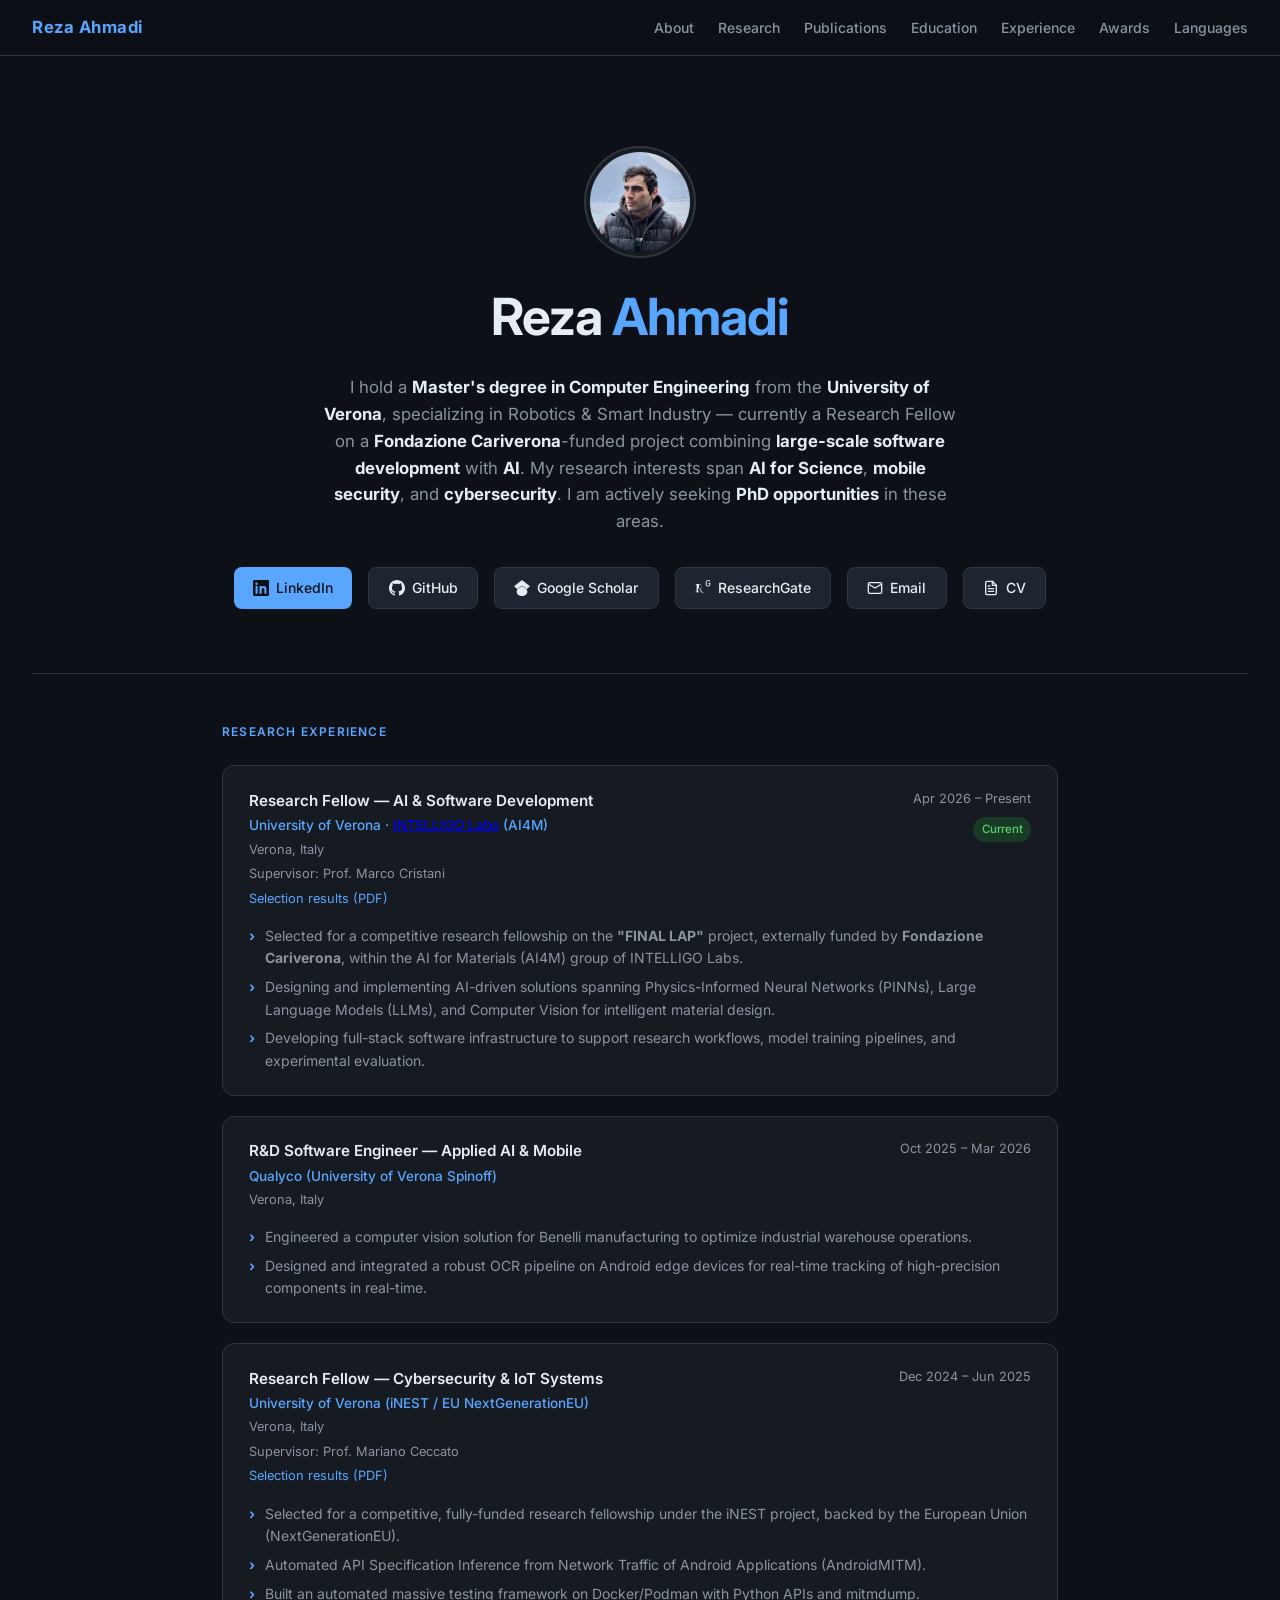
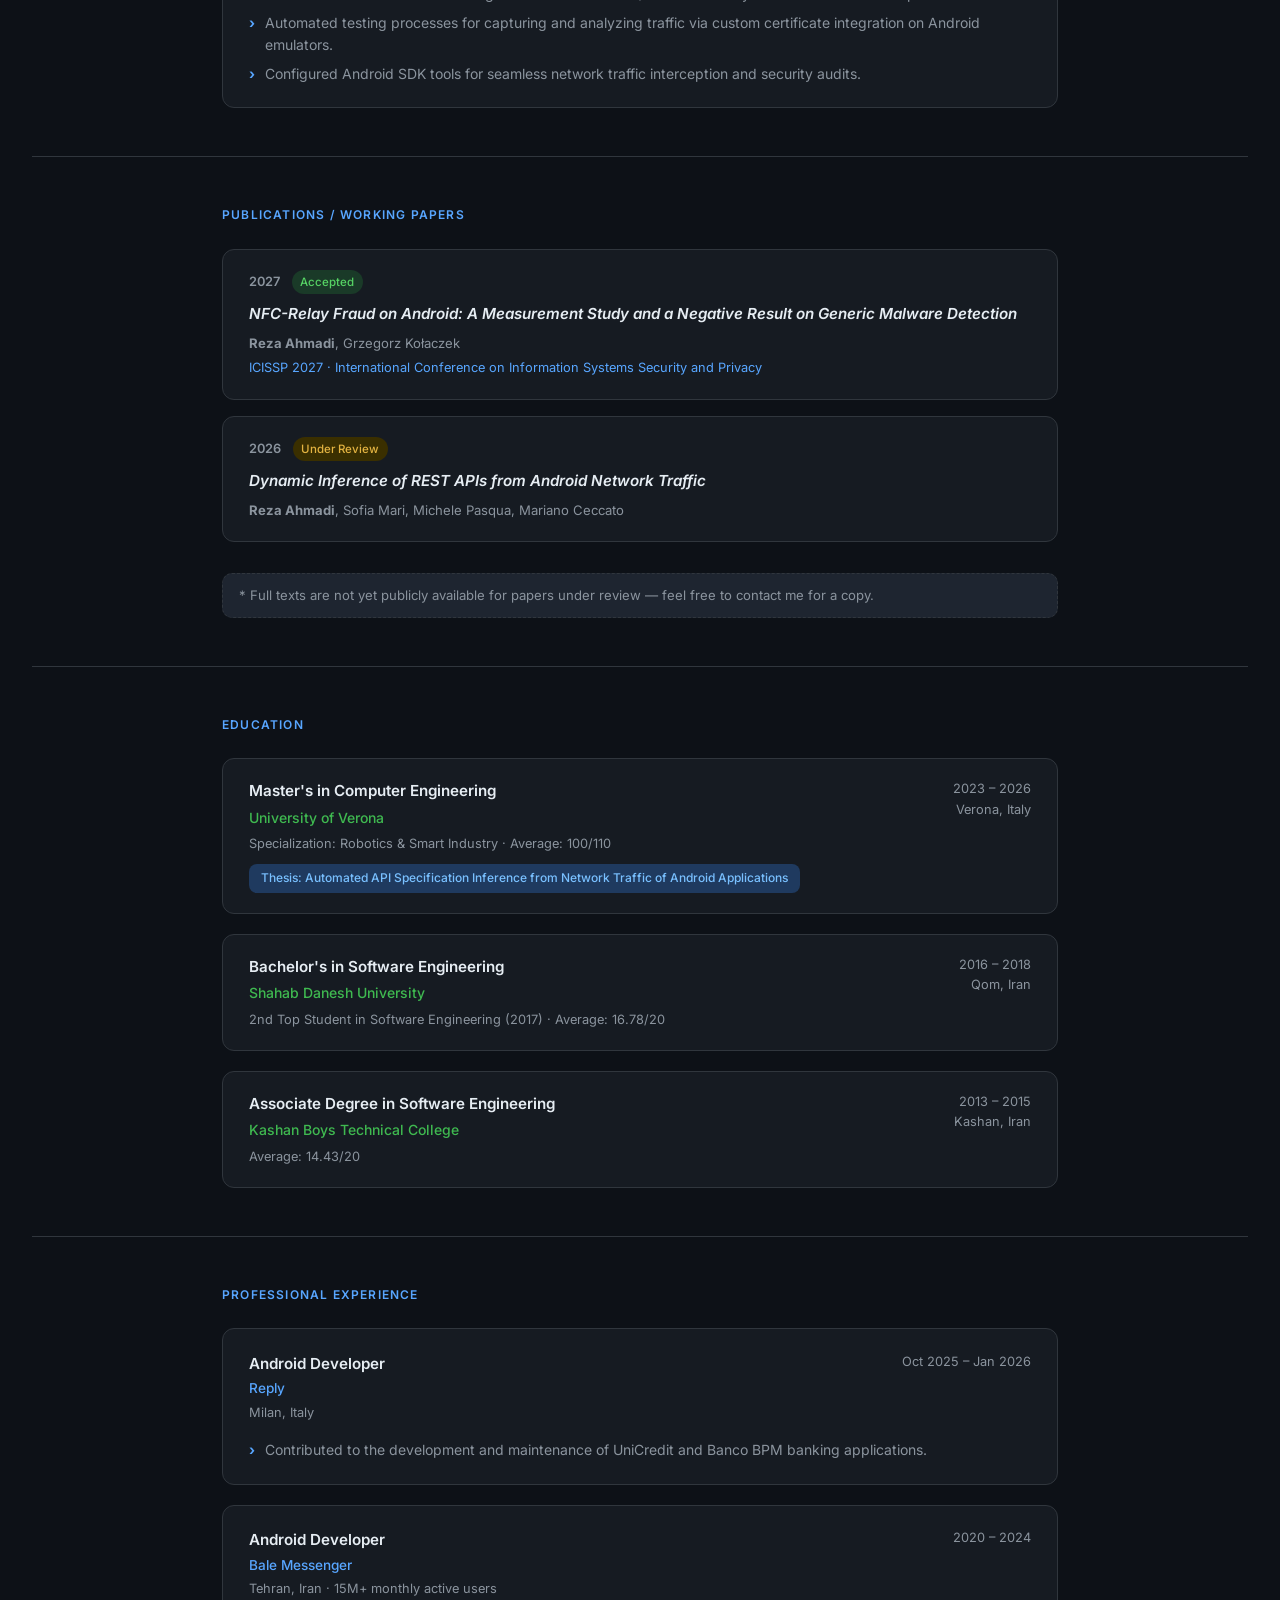
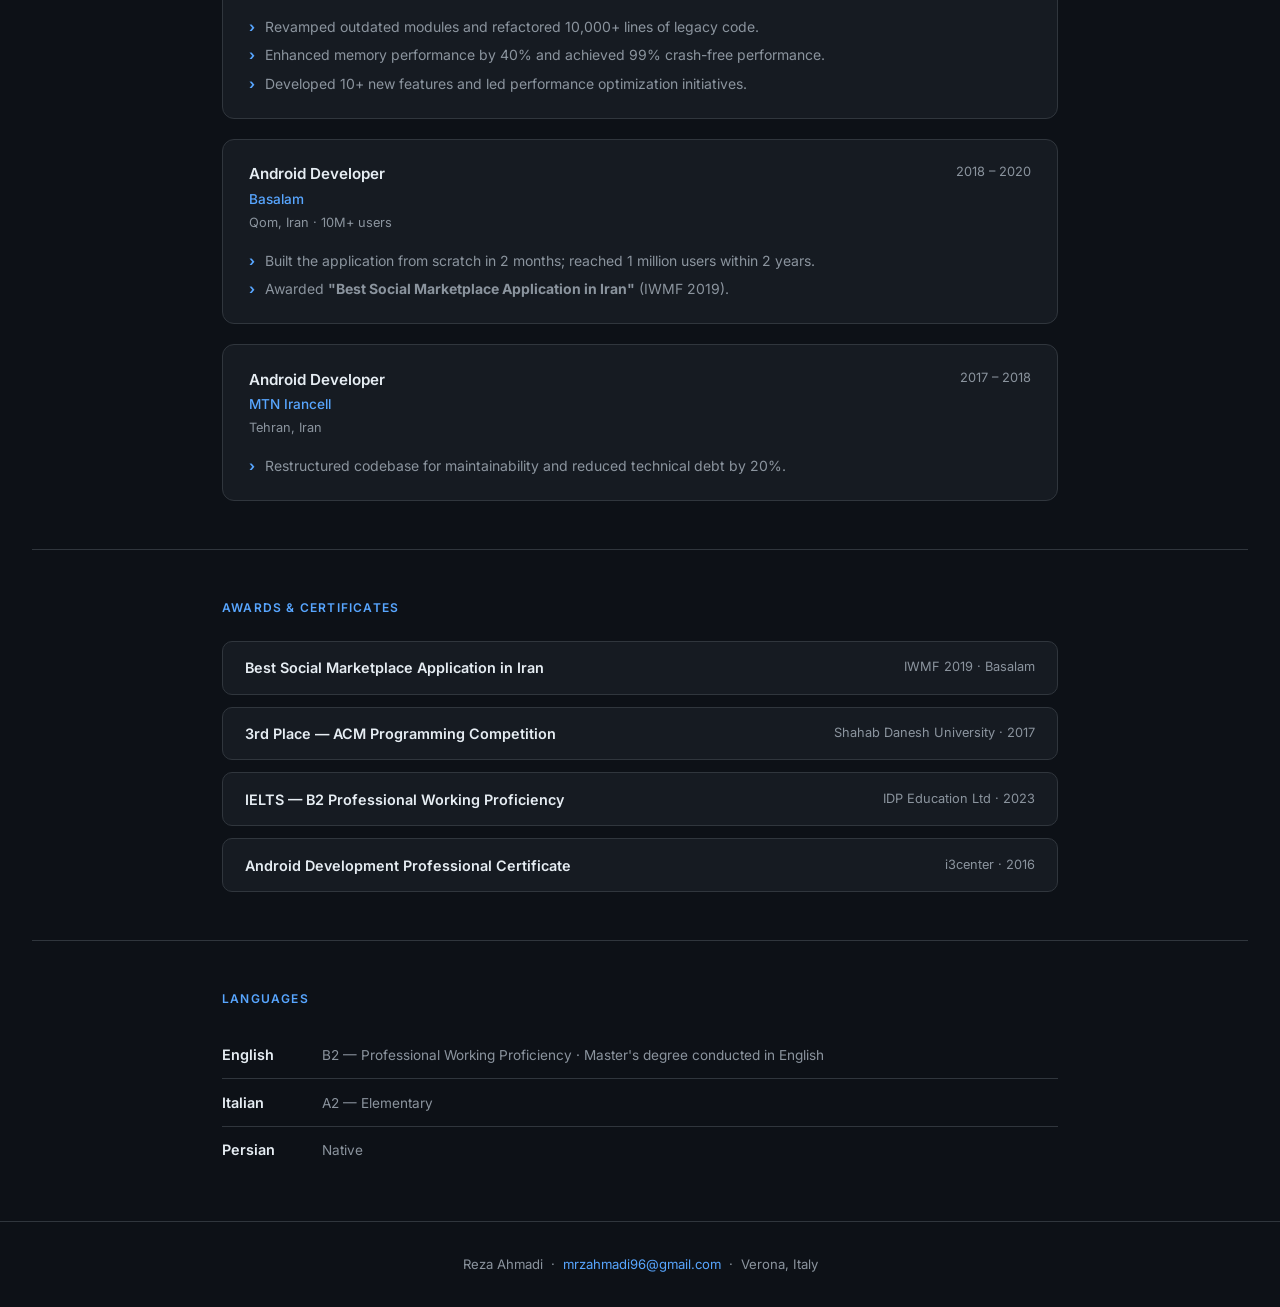
==== commit 9a318475: "Remove skills section" ====
--- a/index.html
+++ b/index.html
@@ -41,7 +41,6 @@
       <li><a href="#publications">Publications</a></li>
       <li><a href="#education">Education</a></li>
       <li><a href="#experience">Experience</a></li>
-      <li><a href="#skills">Skills</a></li>
       <li><a href="#awards">Awards</a></li>
       <li><a href="#languages">Languages</a></li>
     </ul>
@@ -302,80 +301,6 @@
 
   <hr class="divider" />
 
-  <section id="skills">
-    <p class="section-title">Skills</p>
-    <div class="skills-grid">
-      <div class="skill-card">
-        <div class="skill-label">AI &amp; ML</div>
-        <div class="skill-tags">
-          <span class="skill-tag">Machine Learning</span>
-          <span class="skill-tag">Deep Learning</span>
-          <span class="skill-tag">NLP</span>
-          <span class="skill-tag">Computer Vision</span>
-          <span class="skill-tag">PINNs</span>
-          <span class="skill-tag">PyTorch</span>
-        </div>
-      </div>
-      <div class="skill-card">
-        <div class="skill-label">Cybersecurity</div>
-        <div class="skill-tags">
-          <span class="skill-tag">Static Analysis</span>
-          <span class="skill-tag">Dynamic Analysis</span>
-          <span class="skill-tag">Mobile Security Auditing</span>
-          <span class="skill-tag">MITM Analysis</span>
-          <span class="skill-tag">Network Traffic Analysis</span>
-          <span class="skill-tag">mitmproxy/mitmdump</span>
-          <span class="skill-tag">SSL/TLS Interception</span>
-          <span class="skill-tag">API Security</span>
-        </div>
-      </div>
-      <div class="skill-card">
-        <div class="skill-label">Mobile</div>
-        <div class="skill-tags">
-          <span class="skill-tag">Android Native</span>
-          <span class="skill-tag">Jetpack Compose</span>
-          <span class="skill-tag">Android SDK</span>
-          <span class="skill-tag">Kotlin</span>
-          <span class="skill-tag">Java</span>
-        </div>
-      </div>
-      <div class="skill-card">
-        <div class="skill-label">Programming</div>
-        <div class="skill-tags">
-          <span class="skill-tag">Python</span>
-          <span class="skill-tag">Kotlin</span>
-          <span class="skill-tag">Java</span>
-          <span class="skill-tag">C++</span>
-          <span class="skill-tag">JavaScript</span>
-          <span class="skill-tag">Bash/Shell</span>
-        </div>
-      </div>
-      <div class="skill-card">
-        <div class="skill-label">DevOps &amp; Tools</div>
-        <div class="skill-tags">
-          <span class="skill-tag">Docker</span>
-          <span class="skill-tag">Podman</span>
-          <span class="skill-tag">Git</span>
-          <span class="skill-tag">CI/CD</span>
-          <span class="skill-tag">Linux</span>
-          <span class="skill-tag">Gradle</span>
-          <span class="skill-tag">LaTeX</span>
-        </div>
-      </div>
-      <div class="skill-card">
-        <div class="skill-label">Databases</div>
-        <div class="skill-tags">
-          <span class="skill-tag">SQL</span>
-          <span class="skill-tag">SQLite</span>
-          <span class="skill-tag">MySQL</span>
-          <span class="skill-tag">NoSQL</span>
-        </div>
-      </div>
-    </div>
-  </section>
-
-  <hr class="divider" />
-
   <section id="awards">
     <p class="section-title">Awards &amp; Certificates</p>
     <div class="awards-list">
--- a/style.css
+++ b/style.css
@@ -351,40 +351,6 @@
 
 .edu-link:hover { opacity: 0.85; transform: translateY(-1px); }
 
-/* Skills */
-.skills-grid {
-  display: grid;
-  grid-template-columns: repeat(auto-fill, minmax(220px, 1fr));
-  gap: 1rem;
-}
-
-.skill-card {
-  background: var(--surface);
-  border: 1px solid var(--border);
-  border-radius: 10px;
-  padding: 1rem 1.2rem;
-}
-
-.skill-label {
-  font-size: 0.75rem;
-  font-weight: 600;
-  letter-spacing: 0.06em;
-  text-transform: uppercase;
-  color: var(--accent);
-  margin-bottom: 0.6rem;
-}
-
-.skill-tags { display: flex; flex-wrap: wrap; gap: 0.4rem; }
-
-.skill-tag {
-  background: var(--surface2);
-  border: 1px solid var(--border);
-  color: var(--muted);
-  font-size: 0.78rem;
-  padding: 0.2rem 0.6rem;
-  border-radius: 6px;
-}
-
 /* Awards */
 .awards-list { display: flex; flex-direction: column; gap: 0.75rem; }
 
@@ -471,13 +437,10 @@
 
   .award-item { flex-direction: column; align-items: flex-start; }
   .award-meta { white-space: normal; }
-
-  .skills-grid { grid-template-columns: 1fr 1fr; }
 }
 
 @media (max-width: 400px) {
   nav ul { display: none; }
-  .skills-grid { grid-template-columns: 1fr; }
   .hero-links { flex-direction: column; align-items: center; }
   .btn { width: 100%; justify-content: center; }
 }
